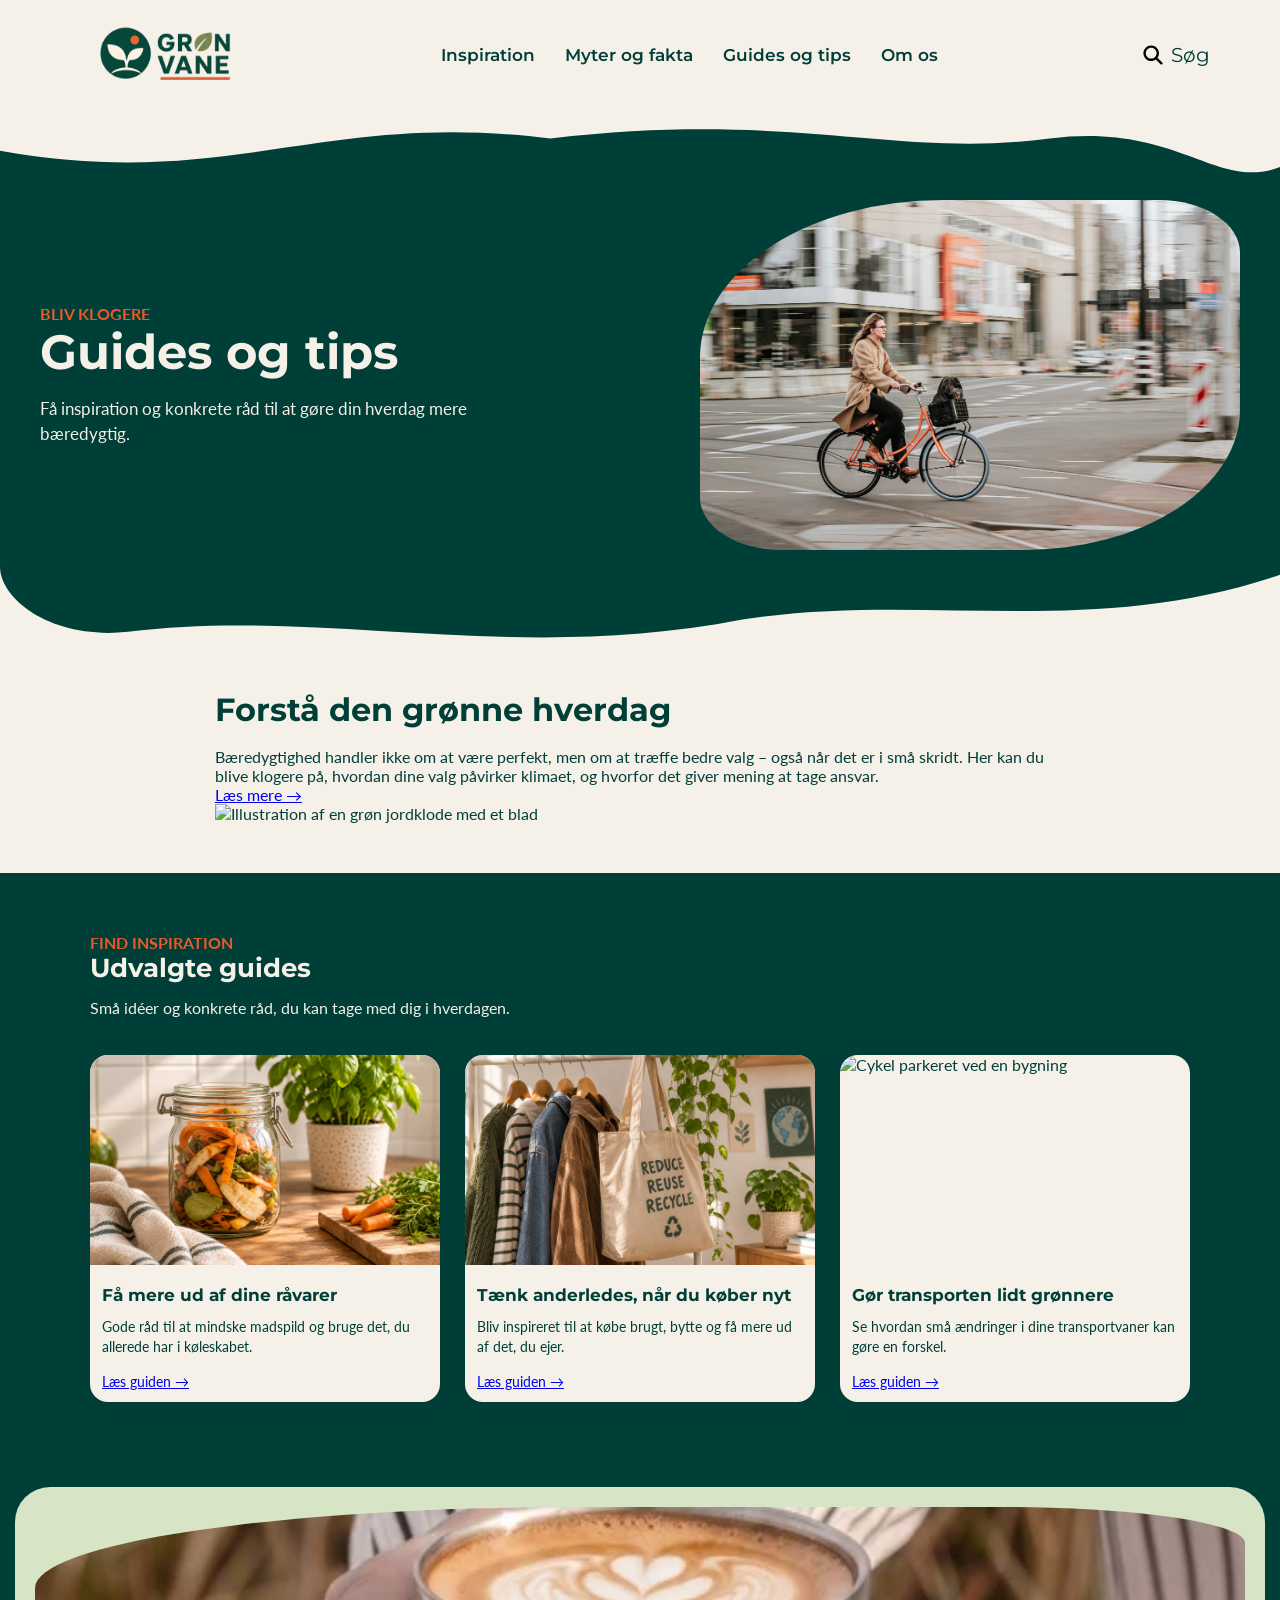
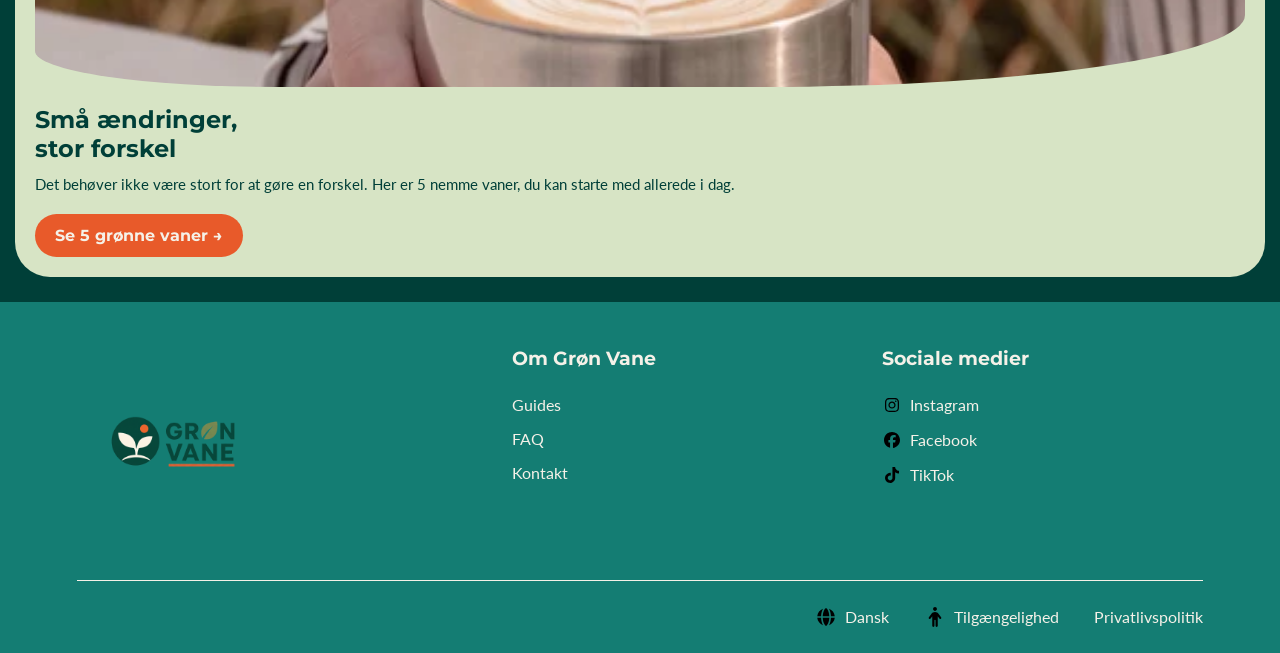
==== guides.html @ db5567ac "start på omos" ====
<!DOCTYPE html>
<html lang="da">

<head>
    <meta charset="UTF-8">
    <meta name="viewport" content="width=device-width, initial-scale=1.0">

    <title>Guides og tips - Grøn Vane</title>

    <!-- Skrifttyper -->
    <link rel="preconnect" href="https://fonts.googleapis.com">
    <link rel="preconnect" href="https://fonts.gstatic.com" crossorigin>

    <link href="https://fonts.googleapis.com/css2?family=Lato:wght@400;700&family=Montserrat:wght@400;500;600;700;800&display=swap" rel="stylesheet">

    <!-- CSS -->
    <link rel="stylesheet" href="css/style.css">
    <link rel="stylesheet" href="css/guides.css">

</head>

<body>

    <!-- HEADER -->

    <header>
       <a href="index.html">
        <img class="logo" src="img/logo-grønvane.png" alt="Grøn Vane - forsiden">
    </a>

    <nav id="primary-navigation" aria-label="Hovedmenu">
        <ul>
            <li><a href="#">Inspiration</a></li>
            <li><a href="#">Myter og fakta</a></li>
            <li><a href="#">Guides og tips</a></li>
            <li><a href="omos.html">Om os</a></li>
        </ul>
    </nav>

    <div class="header-actions">

        <button class="search-button" type="button" aria-label="Søg">
            <img src="img/magnifying-glass-solid-full.svg" alt="">
            <span>Søg</span>
        </button>

        <button class="burger-menu"
                type="button"
                aria-label="Åbn menu"
                aria-expanded="false"
                aria-controls="primary-navigation">
            <span></span>
            <span></span>
            <span></span>
        </button>

    </div>
    </header>

    <!-- INDHOLD -->

    <main>

        <!-- HERO - GUIDES OG TIPS -->

<section class="guides-hero">

    <!-- Organisk grøn baggrund -->
    <svg class="hero-wave" viewBox="0 0 1000 650"
         preserveAspectRatio="none"
         aria-hidden="true">
        <path d="
            M0 50
            C180 100 250 0 430 35
            C620 0 700 60 820 35
            C920 15 950 100 1000 70
            L1000 570
            C850 650 720 590 580 625
            C400 680 250 610 100 640
            C40 650 0 600 0 560
            Z"
            fill="#003F38"/>
    </svg>

    <div class="guides-hero-content">

        <div class="guides-hero-text">
            <span class="guides-label">BLIV KLOGERE</span>

            <h1>Guides og tips</h1>

            <p>
                Få inspiration og konkrete råd til at gøre
                din hverdag mere bæredygtig.
            </p>
        </div>

        <img class="guides-hero-image"
             src="img/citybiking.jpg"
             alt="Cykler med indkøb af grøntsager">

    </div>

</section>


<!-- INTRODUKTION -->
<section class="guides-intro">

    <div class="intro-content">

        <div class="intro-text">
            <h2>Forstå den grønne hverdag</h2>

            <p>
                Bæredygtighed handler ikke om at være perfekt,
                men om at træffe bedre valg – også når det er i
                små skridt. Her kan du blive klogere på, hvordan
                dine valg påvirker klimaet, og hvorfor det giver
                mening at tage ansvar.
            </p>

            <a href="#">Læs mere →</a>
        </div>

        <img src="img/globe.webp"
             alt="Illustration af en grøn jordklode med et blad"
             class="intro-image">

    </div>

</section>

<section class="selected-guides">

    <div class="selected-guides-heading">
        <span class="guides-label">FIND INSPIRATION</span>
        <h2>Udvalgte guides</h2>
        <p>Små idéer og konkrete råd, du kan tage med dig i hverdagen.</p>
    </div>

    <div class="guide-cards">

        <article class="guide-card">
            <img src="img/grøntsagsrester.png" alt="Friske råvarer på et køkkenbord">
            <div class="guide-card-text">
                <span>MAD OG MADVANER</span>
                <h3>Få mere ud af dine råvarer</h3>
                <p>Gode råd til at mindske madspild og bruge det, du allerede har i køleskabet.</p>
                <a href="#">Læs guiden →</a>
            </div>
        </article>

        <article class="guide-card">
            <img src="img/genbrugsgarderobe.png" alt="Genbrugstøj på en bøjlestang">
            <div class="guide-card-text">
                <span>FORBRUG OG GENBRUG</span>
                <h3>Tænk anderledes, når du køber nyt</h3>
                <p>Bliv inspireret til at købe brugt, bytte og få mere ud af det, du ejer.</p>
                <a href="#">Læs guiden →</a>
            </div>
        </article>

        <article class="guide-card">
            <img src="img/bike.jpg" alt="Cykel parkeret ved en bygning">
            <div class="guide-card-text">
                <span>TRANSPORT</span>
                <h3>Gør transporten lidt grønnere</h3>
                <p>Se hvordan små ændringer i dine transportvaner kan gøre en forskel.</p>
                <a href="#">Læs guiden →</a>
            </div>
        </article>

    </div>

</section>

<section class="small-changes">

    <img src="img/termokop.webp"
         alt="Genanvendelig kaffekop"
         class="small-changes-image">

    <div class="small-changes-text">
        <h2>Små ændringer,<br> stor forskel</h2>

        <p>
            Det behøver ikke være stort for at gøre en
            forskel. Her er 5 nemme vaner, du kan
            starte med allerede i dag.
        </p>

        <a href="#">Se 5 grønne vaner →</a>
    </div>

</section>

    </main>

    <!-- FOOTER -->

  <footer class="footer">

    <div class="footer-top">

        <a href="index.html">
            <img src="img/logo-grønvane.png" alt="Grøn Vane" class="footer-logo">
        </a>

        <div class="footer-links">
            <h3>Om Grøn Vane</h3>
            <a href="#">Guides</a>
            <a href="#">FAQ</a>
            <a href="#">Kontakt</a>
        </div>

       <div class="footer-social">
            <h3>Sociale medier</h3>

            <a href="#">
                <img src="img/instagram-brands-solid-full.svg" alt="">
                 Instagram
            </a>

            <a href="#">
                <img src="img/facebook-brands-solid-full.svg" alt="">
                Facebook
            </a>

            <a href="#">
                <img src="img/tiktok-brands-solid-full.svg" alt="">
                TikTok
            </a>
        </div>

    </div>

    <hr>

    <div class="footer-bottom">

        <a href="#">
            <img src="img/globe-solid-full.svg" alt="">
            Dansk
        </a>

        <a href="#">
            <img src="img/person-solid-full.svg" alt="">
            Tilgængelighed
        </a>

        <a href="#">Privatlivspolitik</a>

    </div>

  </footer>

</body>
</html>
---- css/style.css ----
/* GENERELT */

* {
    margin: 0;
    box-sizing: border-box;
}

body {
    font-family: 'Lato', sans-serif;
    background-color: #003F38;
}

/* Skrifttyper */

h1, h2, h3, h4, h5, h6,
button {
    font-family: 'Montserrat', sans-serif;
}

/* Fokusmarkering – tilgængelighed */

button:focus-visible,
a:focus-visible {
    outline: 3px solid #E85A2A;
    outline-offset: 4px;
}


/* HEADER */

header {
    display: flex;
    justify-content: space-between;
    align-items: center;
    height: 90px;
    background-color: #F5F1E8;
    padding: 20px;
}

/* Logo */

.logo {
    width: 150px;
    height: auto;
}

/* Knapper til højre */

.header-actions {
    display: flex;
    align-items: center;
    gap: 15px;
}

/* Søgeknap */

.search-button {
    display: flex;
    align-items: center;
    gap: 6px;
    background: none;
    border: none;
    color: #003F38;
    font-size: 16px;
}

.search-button img {
    width: 24px;
    height: 24px;
}

/* Burger-menu */

.burger-menu {
    display: flex;
    flex-direction: column;
    gap: 6px;
    background: none;
    border: none;
    padding: 10px;
    cursor: pointer;
}

.burger-menu span {
    width: 30px;
    height: 4px;
    border-radius: 5px;
    background-color: #003F38;
}

/* Navigation */

nav {
    display: none;
}


/* HERO-SEKTION */

main {
    background-color: #003F38;
    color: #F5F1E8;
    padding: 0;
}


/* HERO-SEKTION */

.hero-content {
    display: flex;
    align-items: center;
    gap: 10px;
    padding: 40px 15px;
}

.hero-text {
    flex: 1;
    min-width: 0;
}

.hero-label {
    display: block;
    color: #E85A2A;
    font-family: 'Montserrat', sans-serif;
    font-size: 11px;
    font-weight: bold;
    letter-spacing: 1px;
    margin-bottom: 12px;
}

.hero-text h1 {
    font-size: 24px;
    line-height: 1.2;
    margin-bottom: 15px;
}

.hero-highlight {
    text-decoration: underline;
    text-decoration-color: #E85A2A;
    text-decoration-thickness: 3px;
    text-underline-offset: 5px;
}

.hero-text p {
    font-size: 17px;
    line-height: 1.5;
    margin-bottom: 20px;
}

.hero-image {
    width: 45%;
    height: 220px;
    object-fit: cover;
    object-position: 65% center;
    border-radius: 45% 15% 40% 15%;
}



/* FÆLLES KNAPPER */

.hero-text a,
.daily-bottom a,
.guide-content a {
    display: inline-block;
    background-color: #E85A2A;
    color: #F5F1E8;
    border: none;
    border-radius: 12px;
    font-family: 'Montserrat', sans-serif;
    font-weight: bold;
    padding: 12px;
    font-size: 14px;
    text-decoration: none;
}


.daily-bottom a, .guide-content a {
    display: block;
    width: fit-content;
    margin: 0 0 0 auto;
}


/* KATEGORIER */

.categories {
    background-color: #147D73;
    padding: 35px 15px 55px;
}

.categories-inner {
    max-width: 1300px;
    margin: 0 auto;
}

.categories h2 {
    color: #F5F1E8;
    font-size: 24px;
    margin-bottom: 10px;
}

.categories-intro {
    color: #F5F1E8;
    font-size: 16px;
    line-height: 1.5;
    margin-bottom: 25px;
}

.category-grid {
    display: grid;
    grid-template-columns: repeat(2, 1fr);
    gap: 15px;
}

.category-card {
    display: flex;
    flex-direction: column;
    overflow: hidden;
    border-radius: 15px;
    text-decoration: none;
    color: #56312F;
    transition: transform 0.2s ease;
}

.category-card img {
    width: 100%;
    height: 120px;
    object-fit: cover;
}

.category-text {
    position: relative;
    padding: 12px;
    min-height: 105px;
}

.category-text h3 {
    font-size: 18px;
    margin-bottom: 5px;
}

.category-text p {
    font-size: 14px;
    line-height: 1.4;
    padding-right: 15px;
}

.arrow {
    position: absolute;
    right: 12px;
    bottom: 12px;
    font-size: 20px;
    font-weight: bold;
}

/* Kategoriernes farver */

.food .category-text,
.shopping .category-text {
    background-color: #F5F1E8;
}

.reuse .category-text {
    background-color: #E9CDB5;
}

.transport .category-text {
    background-color: #D7E4C5;
}


/* DAGENS GRØNNE VALG */

.daily-choice {
    position: relative;
    background-color: #F5F1E8;
    margin: -45px 15px 30px;
    padding: 20px;
    border-radius: 25px;
}

.daily-label {
    display: flex;
    align-items: center;
    background-color: #147D73;
    color: #F5F1E8;
    padding: 10px;
    border-radius: 10px;
    width: fit-content;
}

.daily-label img {
    width: 35px;
    height: 35px;
    margin-right: 8px;
}

.daily-label h2 {
    font-size: 18px;
}

.daily-content {
    margin-top: 25px;
}

.daily-content h3 {
    color: #003F38;
    font-size: 20px;
    margin-bottom: 8px;
}

.daily-content p {
    color: #003F38;
    font-size: 16px;
    line-height: 1.4;
}

.fridge-image {
    display: block;
    width: 75%;
    height: 120px;
    object-fit: cover;
    object-position: center 45%;
    margin: 15px auto 25px;
}

.daily-bottom {
    background-color: #003F38;
    color: #F5F1E8;
    padding: 15px;
    border-radius: 20px;
}

.daily-bottom h3 {
    font-size: 18px;
    margin-bottom: 8px;
}

.daily-bottom p {
    font-size: 16px;
    line-height: 1.4;
}


/* GUIDE-SEKTION */

.guide-teaser {
    background-color: #F5F1E8;
}

.guide-image {
    display: block;
    width: 100%;
    height: 200px;
    object-fit: cover;
    object-position: center;
}

.guide-content {
    padding: 15px 10px 40px;
}

.guide-content h2 {
    color: #003F38;
    font-size: 18px;
    margin-bottom: 10px;
}

.guide-content p {
    color: #000;
    font-size: 16px;
    line-height: 1.4;
    margin-bottom: 20px;
}



/* FOOTER */

.footer {
    background-color: #147D73;
    color: #F5F1E8;
    padding: 20px;
}

.footer-top {
    display: flex;
    align-items: flex-start;
    justify-content: space-between;
    gap: 15px;
    padding-bottom: 20px;
}

.footer-logo {
    width: 125px;
    height: auto;
    transform: translate(-20px, -25px);
}

.footer-links {
    transform: translateX(-20px);
}

.footer-links,
.footer-social {
    display: flex;
    flex-direction: column;
    gap: 12px;
    flex: 1;
    min-width: 0;
}

.footer-links h3,
.footer-social h3 {
    white-space: nowrap;
}

.footer h3 {
    font-size: 16px;
    margin-bottom: 5px;
}

.footer a {
    color: #F5F1E8;
    text-decoration: none;
    font-size: 16px;
}

.footer-social a {
    display: flex;
    align-items: center;
    gap: 8px;
}

.footer-social img {
    width: 20px;
    height: 20px;
}

.footer hr {
    border: none;
    border-top: 1px solid #F5F1E8;
}

.footer-bottom {
    display: flex;
    justify-content: space-between;
    align-items: center;
    padding-top: 20px;
    gap: 10px;
}

.footer-bottom a {
    display: flex;
    align-items: center;
    gap: 8px;
    font-size: 14px;
}

.footer-bottom img {
    width: 22px;
    height: 22px;
}



/* DESKTOP */

@media screen and (min-width: 769px) {

    /* HEADER */

    header {
        height: 110px;
        padding: 20px 5%;
    }

    .logo {
        width: 200px;
    }

    .header-actions {
        margin-left: 20px;
    }

    .burger-menu {
        display: none;
    }

    nav {
        display: block;
    }

    nav ul {
        display: flex;
        align-items: center;
        gap: 30px;
        list-style: none;
        padding: 0;
    }

    nav a {
        color: #003F38;
        text-decoration: none;
        font-family: 'Montserrat', sans-serif;
        font-weight: 600;
        font-size: 17px;
    }

    .search-button {
        font-size: 20px;
    }


    /* HERO DESKTOP */

.hero-content {
    max-width: 1300px;
    margin: 0 auto;
    gap: 60px;
    padding: 35px 20px;
    position: relative;
}

.hero-text {
    padding-left: 20px;
}

.hero-label {
    font-size: 13px;
    margin-bottom: 20px;
}

.hero-text h1 {
    font-size: 48px;
    line-height: 1.15;
    margin-bottom: 20px;
}

.hero-text p {
    font-size: 19px;
    max-width: 550px;
}

.hero-image {
    width: 43%;
    height: 370px;
    border-radius: 45% 15% 40% 15%;
}

/* Dekorativ stjerne */

.hero-content::after {
    content: "✳";
    position: absolute;
    color: #E85A2A;
    font-size: 45px;
    right: 2%;
    bottom: 10px;
}


    /* MAIN OG HERO */

    main {
        padding: 0;
    }

    .hero-content {
        max-width: 1200px;
        margin: 0 auto;
        padding: 60px 30px;
        gap: 40px;
    }

    .hero-text h1 {
        font-size: 38px;
    }

    .hero-text p {
        font-size: 18px;
    }

    .hero-image {
        width: 40%;
        height: 320px;
    }


   
/* KATEGORIER DESKTOP */

.categories {
    padding: 50px 5% 70px;
}

.categories h2 {
    font-size: 32px;
}

.categories-intro {
    font-size: 18px;
    margin-bottom: 35px;
}

.category-grid {
    grid-template-columns: repeat(4, 1fr);
    gap: 22px;
}

.category-card img {
    height: 200px;
}

.category-text {
    padding: 18px;
    min-height: 125px;
}

.category-text h3 {
    font-size: 21px;
}

.category-text p {
    font-size: 15px;
}

.category-card:hover {
    transform: translateY(-5px);
}




 
/* DAGENS GRØNNE VALG - DESKTOP */

.daily-choice {
    max-width: 1100px;
    margin: -45px auto 60px;
    padding: 35px;
    border-radius: 30px;
}

.daily-label {
    padding: 12px 18px;
}

.daily-label h2 {
    font-size: 22px;
}

.daily-content {
    display: grid;
    grid-template-columns: 1fr 1fr;
    column-gap: 40px;
    align-items: center;
    margin-top: 35px;
}

.daily-content h3 {
    font-size: 27px;
    grid-column: 1;
    align-self: end;
}

.daily-content p {
    font-size: 18px;
    grid-column: 1;
    align-self: start;
}

.fridge-image {
    grid-column: 2;
    grid-row: 1 / 3;
    width: 100%;
    height: 260px;
    object-fit: cover;
    border-radius: 20px;
    margin: 0;
    transform: translateY(-35px);
}

.daily-bottom {
    display: flex;
    align-items: center;
    gap: 25px;
    margin-top: 30px;
    padding: 25px;
}

.daily-bottom h3 {
    font-size: 20px;
    flex: 1;
}

.daily-bottom p {
    font-size: 16px;
    flex: 1;
}

.daily-bottom a {
    white-space: nowrap;
}


 
/* GUIDE-SEKTION - DESKTOP */

.guide-teaser {
    display: grid;
    grid-template-columns: 1fr 1fr;
    align-items: center;
    max-width: 1300px;
    margin: 50px auto 70px;
    border-radius: 25px;
    overflow: hidden;
}

.guide-image {
    width: 100%;
    height: 380px;
    object-fit: cover;
    object-position: center;
}

.guide-content {
    padding: 45px;
}

.guide-content h2 {
    font-size: 30px;
    line-height: 1.3;
    margin-bottom: 20px;
}

.guide-content p {
    font-size: 18px;
    line-height: 1.6;
    margin-bottom: 30px;
}

.guide-content a {
    margin-left: auto;
}



/* FOOTER - DESKTOP */

.footer {
    padding: 45px 6% 25px;
}

.footer-top {
    max-width: 1300px;
    margin: 0 auto;
    display: grid;
    grid-template-columns: 1.2fr 1fr 1fr;
    gap: 50px;
    align-items: start;
    padding-bottom: 40px;
}

.footer-logo {
    width: 190px;
    transform: none;
}

.footer-links {
    transform: none;
}

.footer-links,
.footer-social {
    gap: 15px;
}

.footer h3 {
    font-size: 19px;
    margin-bottom: 10px;
}

.footer a {
    font-size: 16px;
    width: fit-content;
}

.footer a:hover {
    text-decoration: underline;
    text-underline-offset: 4px;
}

.footer hr {
    max-width: 1300px;
    margin: 0 auto;
}

.footer-bottom {
    max-width: 1300px;
    margin: 0 auto;
    padding-top: 25px;
    justify-content: flex-end;
    gap: 35px;
}

}
---- css/guides.css ----
/* HERO - GUIDES OG TIPS */

.guides-hero {
    position: relative;
    background-color: #F5F1E8;
    padding: 65px 20px 55px;
    overflow: hidden;
}

.hero-wave {
    position: absolute;
    top: 0;
    left: 0;
    width: 100%;
    height: 100%;
    z-index: 0;
}

.guides-hero-content {
    position: relative;
    z-index: 1;
    display: flex;
    flex-direction: column;
    gap: 25px;
    max-width: 1300px;
    margin: 0 auto;
}

.guides-hero-text {
    color: #F5F1E8;
}

.guides-label {
    color: #E85A2A;
    font-weight: bold;
}

.guides-hero h1 {
    font-size: 36px;
    margin-bottom: 15px;
}

.guides-hero p {
    font-size: 17px;
    line-height: 1.5;
    max-width: 450px;
    color: #F5F1E8;
}

.guides-hero-image {
    width: 85%;
    height: 220px;
    align-self: center;
    object-fit: cover;
    border-radius: 45% 15% 40% 15%;
}


/* INTRODUKTION */

.guides-intro {
    background-color: #F5F1E8;
    color: #003F38;
    padding: 35px 30px 45px;
    border-radius: 0;
    margin: 0;
}

.intro-content h2 {
    font-size: 25px;
    margin-bottom: 18px;
}

.intro-content > p {
    font-size: 16px;
    line-height: 1.6;
    margin-bottom: 15px;
}

.intro-highlight {
    background-color: #D7E4C5;
    padding: 20px;
    border-radius: 15px;
    margin-top: 25px;
}

.intro-highlight h3 {
    font-size: 18px;
    margin-bottom: 8px;
}

.intro-highlight p {
    font-size: 15px;
    line-height: 1.5;
}


/* UDVALGTE GUIDES sektionen */

.selected-guides {
    background-color: #003F38;
    color: #F5F1E8;
    padding: 35px 20px;
}

.selected-guides-heading {
    margin-bottom: 20px;
}

.selected-guides-heading h2 {
    font-size: 26px;
    margin-bottom: 12px;
}

.selected-guides-heading p {
    font-size: 16px;
    line-height: 1.5;
}

/* UDVALGTE GUIDES selve guidekortene*/
.guide-cards {
    display: grid;
    grid-template-columns: repeat(3, 1fr);
    gap: 12px;
}

.guide-card {
    background-color: #F5F1E8;
    color: #003F38;
    border-radius: 18px;
    overflow: hidden;
    box-shadow: 0 2px 8px rgba(0, 63, 56, 0.10);
}

.guide-card img {
    width: 100%;
    height: 130px;
    object-fit: cover;
    display: block;
}

.guide-card-text {
    padding: 12px;
}

.guide-card-text span {
    display: none;
}

.guide-card-text h3 {
    font-size: 17px;
    margin: 8px 0 12px;
}

.guide-card-text p {
    font-size: 14px;
    line-height: 1.4;
    margin-bottom: 15px;
}

.guide-card-text a {
    font-size: 14px;
}

.guide-card-text a:hover {
    color: #E85A2A;
}

.guide-card-text a:focus-visible {
    outline: 3px solid #E85A2A;
    outline-offset: 4px;
}


/* SMÅ ÆNDRINGER */

.small-changes {
    background-color: #D7E4C5;
    margin: 25px 15px;
    padding: 20px;
    border-radius: 35px;
}

.small-changes-image {
    width: 100%;
    height: 180px;
    object-fit: cover;
    border-radius: 45% 20% 40% 20%;
}

.small-changes-text h2 {
    font-size: 24px;
    margin: 15px 0 10px;
    color: #003F38;
}

.small-changes-text p {
    font-size: 15px;
    line-height: 1.5;
    margin-bottom: 18px;
    color: #003F38;
}

.small-changes-text a {
    display: inline-block;
    background-color:#E85A2A;
    color: #F5F1E8;
    padding: 12px 20px;
    border-radius: 25px;
    text-decoration: none;
    font-family: 'Montserrat', sans-serif;
    font-weight: bold;
}


/* DESKTOP */

@media screen and (min-width: 769px) {

    /* HERO */

    .guides-hero {
        padding: 90px 40px;
        min-height: 520px;
    }

    .guides-hero-content {
        flex-direction: row;
        align-items: center;
        gap: 40px;
        min-height: 350px;
    }

    .guides-hero-text {
        flex: 1;
    }

    .guides-hero h1 {
        font-size: 48px;
    }

    .guides-hero-image {
        width: 45%;
        height: 350px;
    }

    /* INTRODUKTION */

   .guides-intro {
    padding: 50px 40px;
}

    .intro-content {
        max-width: 850px;
        margin: 0 auto;
    }

    .intro-content h2 {
        font-size: 32px;
    }

    /* UDVALGTE GUIDES */

    .selected-guides {
        padding: 60px 40px;
    }

    .selected-guides-heading {
        max-width: 1100px;
        margin: 0 auto 35px;
    }

    .guide-cards {
        max-width: 1100px;
        margin: 0 auto;
        display: grid;
        grid-template-columns: repeat(3, 1fr);
        gap: 25px;
    }

    .guide-card img {
        height: 210px;
    }
}
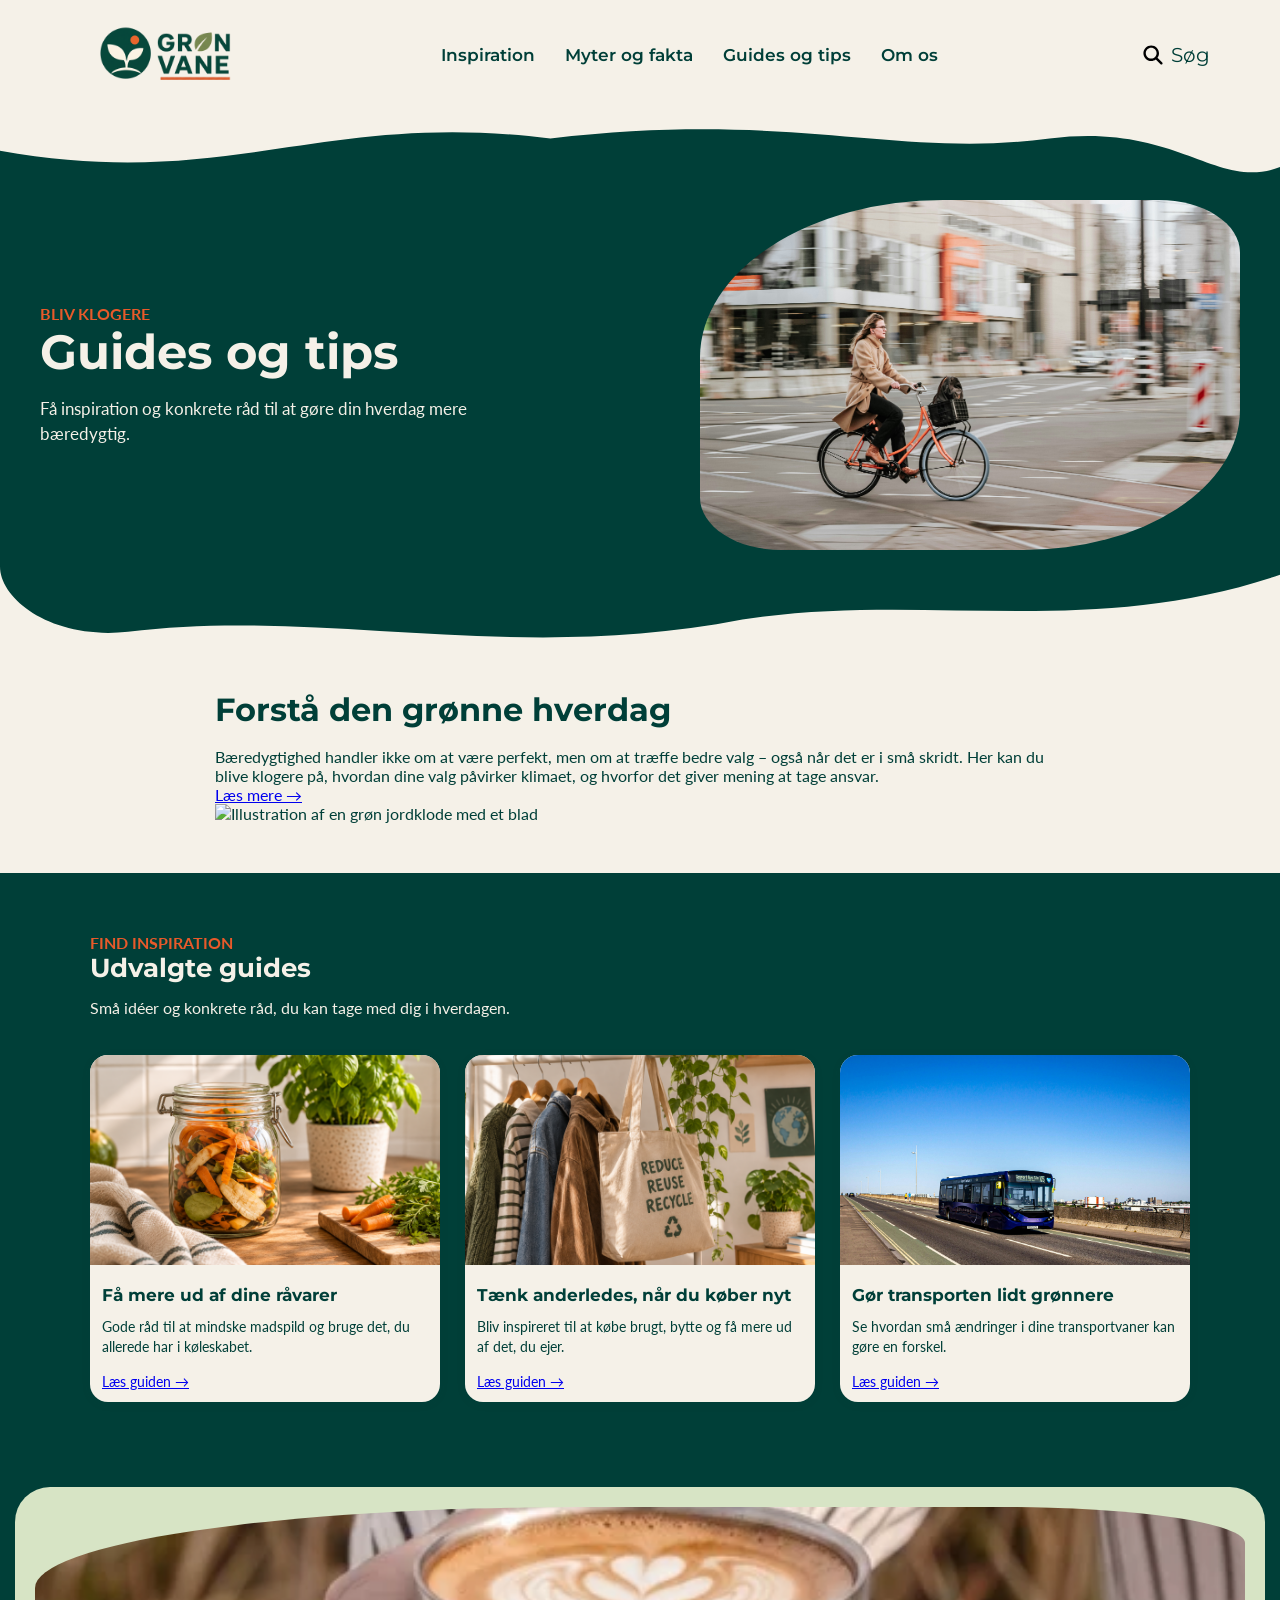
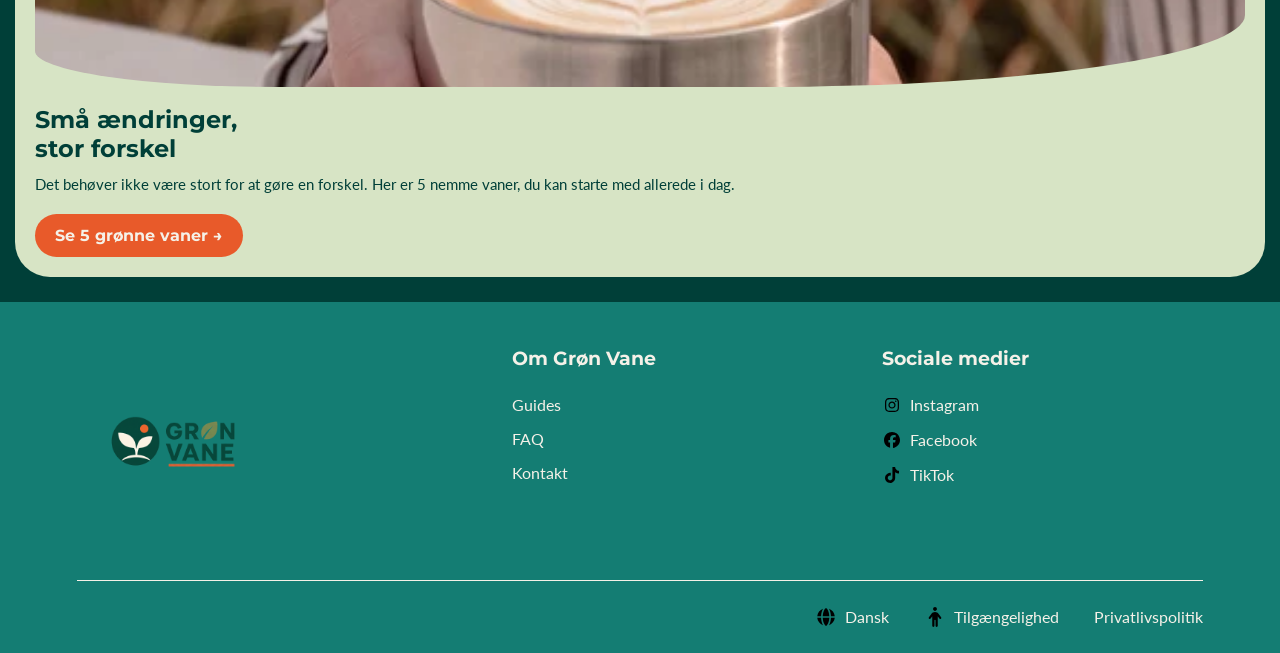
==== commit 0917a2bc: "småting" ====
--- a/guides.html
+++ b/guides.html
@@ -164,7 +164,7 @@
         </article>
 
         <article class="guide-card">
-            <img src="img/bike.jpg" alt="Cykel parkeret ved en bygning">
+            <img src="img/elbus.jpg" alt="kørende elbus">
             <div class="guide-card-text">
                 <span>TRANSPORT</span>
                 <h3>Gør transporten lidt grønnere</h3>
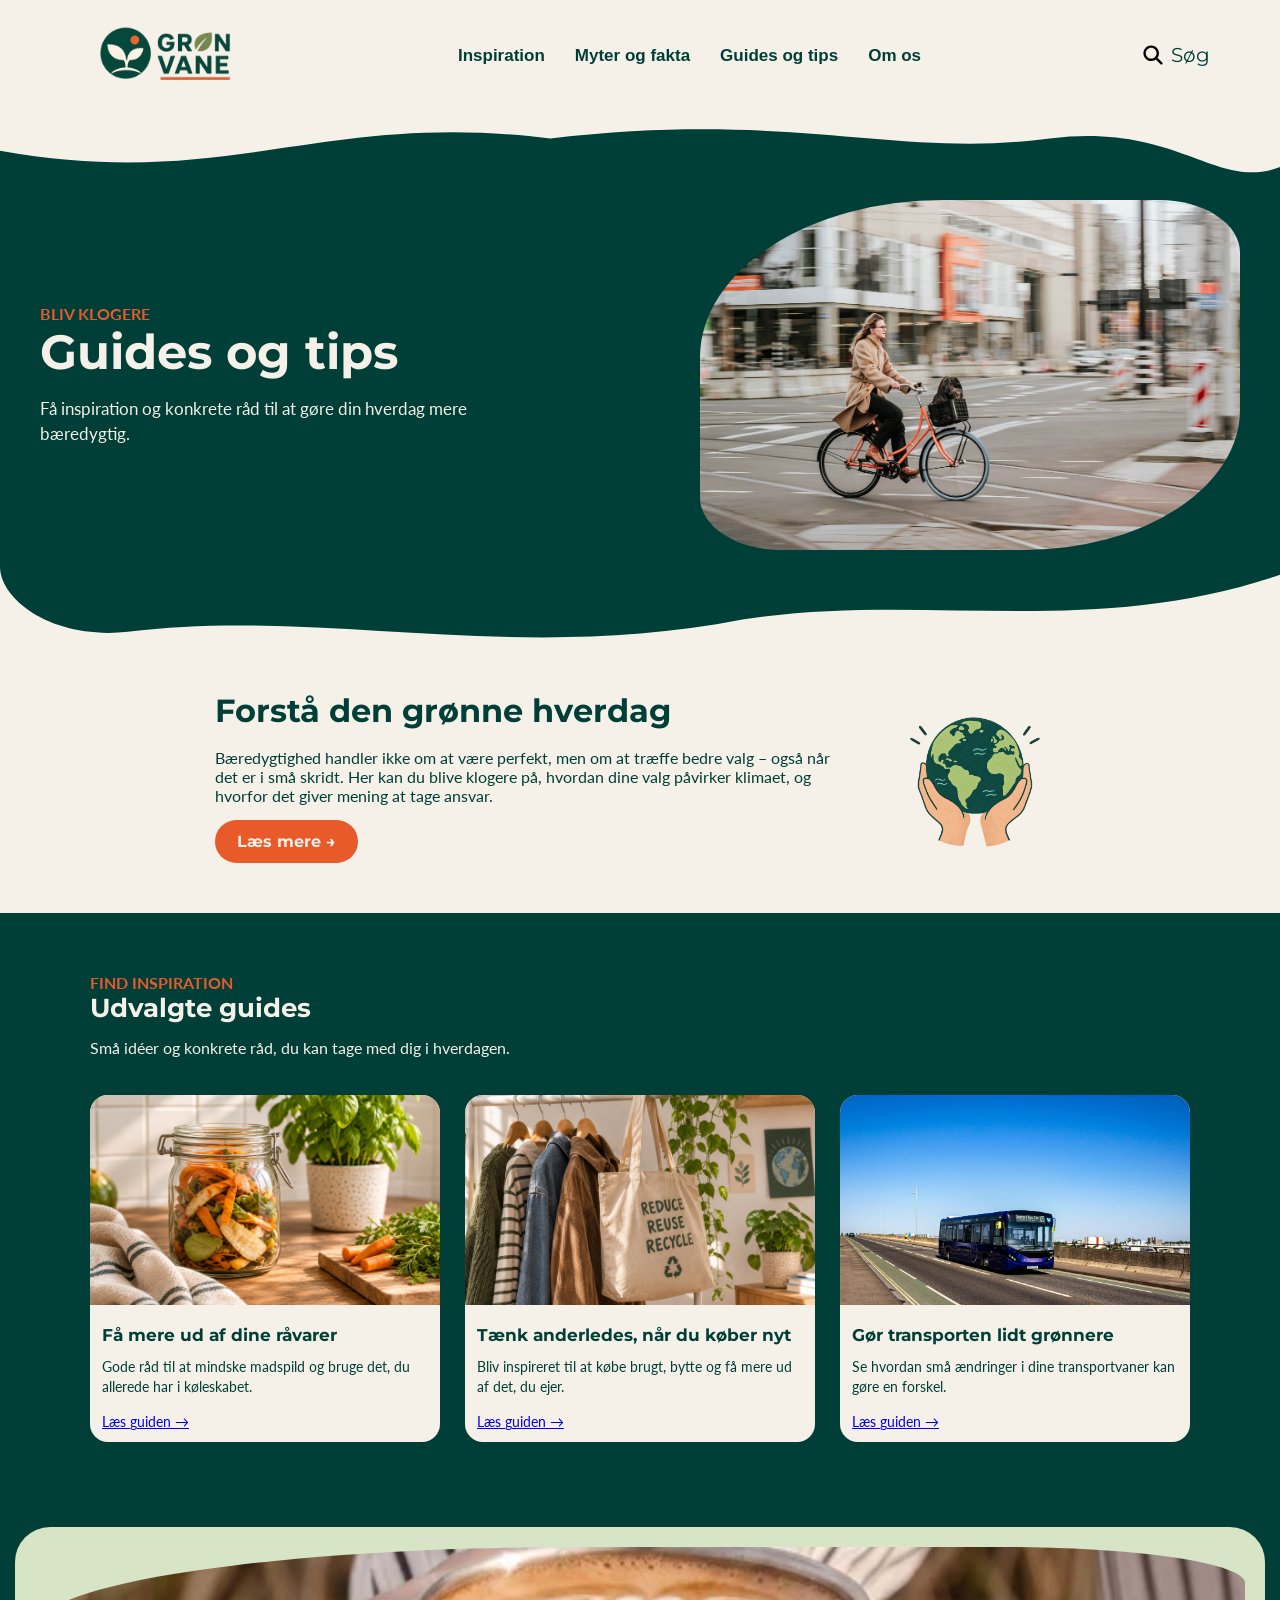
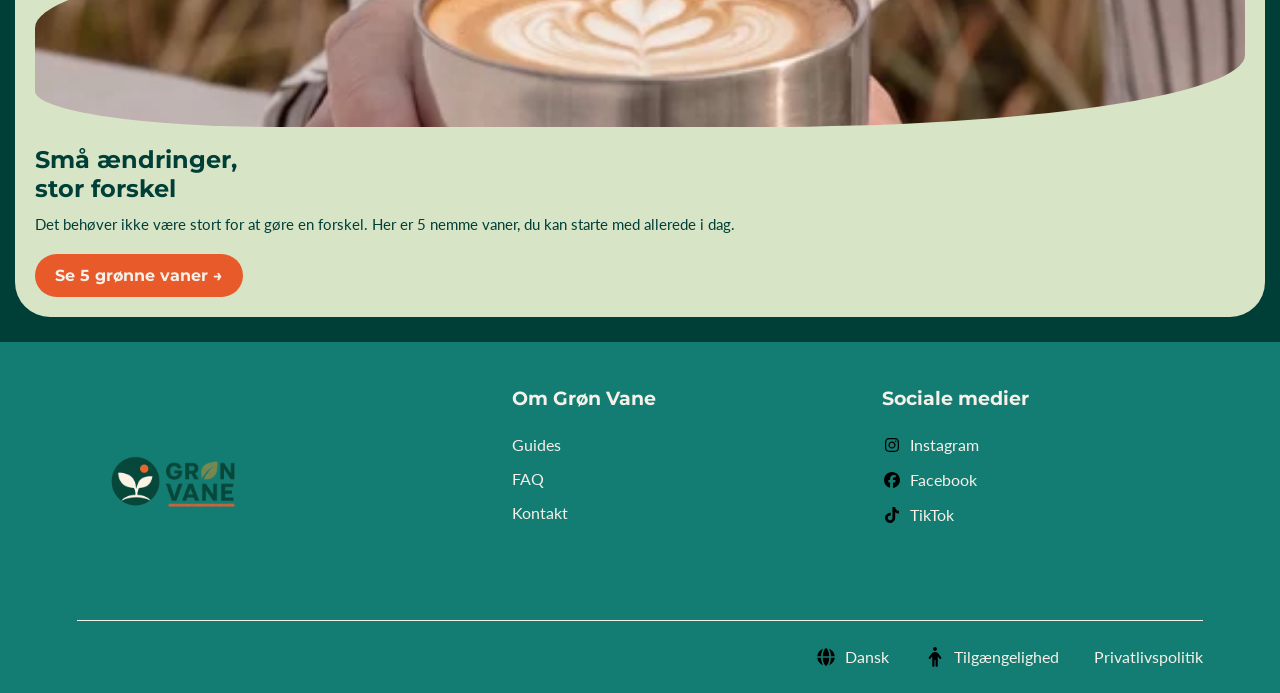
==== commit aa9118fa: "rydde op i css, tilføje hover effect og tilføje myterogfakta underside" ====
--- a/guides.html
+++ b/guides.html
@@ -33,8 +33,8 @@
     <nav id="primary-navigation" aria-label="Hovedmenu">
         <ul>
             <li><a href="#">Inspiration</a></li>
-            <li><a href="#">Myter og fakta</a></li>
-            <li><a href="#">Guides og tips</a></li>
+            <li><a href="myterogfakta.html">Myter og fakta</a></li>
+            <li><a href="guides.html">Guides og tips</a></li>
             <li><a href="omos.html">Om os</a></li>
         </ul>
     </nav>
@@ -122,10 +122,10 @@
                 mening at tage ansvar.
             </p>
 
-            <a href="#">Læs mere →</a>
-        </div>
-
-        <img src="img/globe.webp"
+            <a href="myterogfakta.html">Læs mere →</a>
+        </div>
+
+        <img src="img/Hænder, der holder Jorden.png"
              alt="Illustration af en grøn jordklode med et blad"
              class="intro-image">
 
--- a/css/style.css
+++ b/css/style.css
@@ -1,4 +1,3 @@
-
 
 /* GENERELT */
 
@@ -15,7 +14,10 @@
 /* Skrifttyper */
 
 h1, h2, h3, h4, h5, h6,
-button {
+button,
+.hero-text a,
+.daily-bottom a,
+.guide-content a {
     font-family: 'Montserrat', sans-serif;
 }
 
@@ -64,6 +66,7 @@
     border: none;
     color: #003F38;
     font-size: 16px;
+    cursor: pointer;
 }
 
 .search-button img {
@@ -105,9 +108,6 @@
     padding: 0;
 }
 
-
-/* HERO-SEKTION */
-
 .hero-content {
     display: flex;
     align-items: center;
@@ -123,7 +123,6 @@
 .hero-label {
     display: block;
     color: #E85A2A;
-    font-family: 'Montserrat', sans-serif;
     font-size: 11px;
     font-weight: bold;
     letter-spacing: 1px;
@@ -156,7 +155,6 @@
     object-position: 65% center;
     border-radius: 45% 15% 40% 15%;
 }
-
 
 
 /* FÆLLES KNAPPER */
@@ -169,15 +167,14 @@
     color: #F5F1E8;
     border: none;
     border-radius: 12px;
-    font-family: 'Montserrat', sans-serif;
     font-weight: bold;
     padding: 12px;
     font-size: 14px;
     text-decoration: none;
 }
 
-
-.daily-bottom a, .guide-content a {
+.daily-bottom a,
+.guide-content a {
     display: block;
     width: fit-content;
     margin: 0 0 0 auto;
@@ -222,7 +219,6 @@
     border-radius: 15px;
     text-decoration: none;
     color: #56312F;
-    transition: transform 0.2s ease;
 }
 
 .category-card img {
@@ -377,7 +373,6 @@
 }
 
 
-
 /* FOOTER */
 
 .footer {
@@ -464,7 +459,6 @@
     width: 22px;
     height: 22px;
 }
-
 
 
 /* DESKTOP */
@@ -505,7 +499,6 @@
     nav a {
         color: #003F38;
         text-decoration: none;
-        font-family: 'Montserrat', sans-serif;
         font-weight: 600;
         font-size: 17px;
     }
@@ -516,54 +509,6 @@
 
 
     /* HERO DESKTOP */
-
-.hero-content {
-    max-width: 1300px;
-    margin: 0 auto;
-    gap: 60px;
-    padding: 35px 20px;
-    position: relative;
-}
-
-.hero-text {
-    padding-left: 20px;
-}
-
-.hero-label {
-    font-size: 13px;
-    margin-bottom: 20px;
-}
-
-.hero-text h1 {
-    font-size: 48px;
-    line-height: 1.15;
-    margin-bottom: 20px;
-}
-
-.hero-text p {
-    font-size: 19px;
-    max-width: 550px;
-}
-
-.hero-image {
-    width: 43%;
-    height: 370px;
-    border-radius: 45% 15% 40% 15%;
-}
-
-/* Dekorativ stjerne */
-
-.hero-content::after {
-    content: "✳";
-    position: absolute;
-    color: #E85A2A;
-    font-size: 45px;
-    right: 2%;
-    bottom: 10px;
-}
-
-
-    /* MAIN OG HERO */
 
     main {
         padding: 0;
@@ -576,8 +521,19 @@
         gap: 40px;
     }
 
+    .hero-text {
+        padding-left: 20px;
+    }
+
+    .hero-label {
+        font-size: 13px;
+        margin-bottom: 20px;
+    }
+
     .hero-text h1 {
         font-size: 38px;
+        line-height: 1.15;
+        margin-bottom: 20px;
     }
 
     .hero-text p {
@@ -589,223 +545,260 @@
         height: 320px;
     }
 
-
-   
-/* KATEGORIER DESKTOP */
-
-.categories {
-    padding: 50px 5% 70px;
-}
-
-.categories h2 {
-    font-size: 32px;
-}
-
-.categories-intro {
-    font-size: 18px;
-    margin-bottom: 35px;
-}
-
-.category-grid {
-    grid-template-columns: repeat(4, 1fr);
-    gap: 22px;
-}
-
-.category-card img {
-    height: 200px;
-}
-
-.category-text {
-    padding: 18px;
-    min-height: 125px;
-}
-
-.category-text h3 {
-    font-size: 21px;
-}
-
-.category-text p {
-    font-size: 15px;
-}
-
-.category-card:hover {
-    transform: translateY(-5px);
-}
-
-
-
-
- 
-/* DAGENS GRØNNE VALG - DESKTOP */
-
-.daily-choice {
-    max-width: 1100px;
-    margin: -45px auto 60px;
-    padding: 35px;
-    border-radius: 30px;
-}
-
-.daily-label {
-    padding: 12px 18px;
-}
-
-.daily-label h2 {
-    font-size: 22px;
-}
-
-.daily-content {
-    display: grid;
-    grid-template-columns: 1fr 1fr;
-    column-gap: 40px;
-    align-items: center;
-    margin-top: 35px;
-}
-
-.daily-content h3 {
-    font-size: 27px;
-    grid-column: 1;
-    align-self: end;
-}
-
-.daily-content p {
-    font-size: 18px;
-    grid-column: 1;
-    align-self: start;
-}
-
-.fridge-image {
-    grid-column: 2;
-    grid-row: 1 / 3;
-    width: 100%;
-    height: 260px;
-    object-fit: cover;
-    border-radius: 20px;
-    margin: 0;
-    transform: translateY(-35px);
-}
-
-.daily-bottom {
-    display: flex;
-    align-items: center;
-    gap: 25px;
-    margin-top: 30px;
-    padding: 25px;
-}
-
-.daily-bottom h3 {
-    font-size: 20px;
-    flex: 1;
-}
-
-.daily-bottom p {
-    font-size: 16px;
-    flex: 1;
-}
-
-.daily-bottom a {
-    white-space: nowrap;
-}
-
-
- 
-/* GUIDE-SEKTION - DESKTOP */
-
-.guide-teaser {
-    display: grid;
-    grid-template-columns: 1fr 1fr;
-    align-items: center;
-    max-width: 1300px;
-    margin: 50px auto 70px;
-    border-radius: 25px;
-    overflow: hidden;
-}
-
-.guide-image {
-    width: 100%;
-    height: 380px;
-    object-fit: cover;
-    object-position: center;
-}
-
-.guide-content {
-    padding: 45px;
-}
-
-.guide-content h2 {
-    font-size: 30px;
-    line-height: 1.3;
-    margin-bottom: 20px;
-}
-
-.guide-content p {
-    font-size: 18px;
-    line-height: 1.6;
-    margin-bottom: 30px;
-}
-
-.guide-content a {
-    margin-left: auto;
-}
-
-
-
-/* FOOTER - DESKTOP */
-
-.footer {
-    padding: 45px 6% 25px;
-}
-
-.footer-top {
-    max-width: 1300px;
-    margin: 0 auto;
-    display: grid;
-    grid-template-columns: 1.2fr 1fr 1fr;
-    gap: 50px;
-    align-items: start;
-    padding-bottom: 40px;
-}
-
-.footer-logo {
-    width: 190px;
-    transform: none;
-}
-
-.footer-links {
-    transform: none;
-}
-
-.footer-links,
-.footer-social {
-    gap: 15px;
-}
-
-.footer h3 {
-    font-size: 19px;
-    margin-bottom: 10px;
-}
-
-.footer a {
-    font-size: 16px;
-    width: fit-content;
-}
-
-.footer a:hover {
-    text-decoration: underline;
-    text-underline-offset: 4px;
-}
-
-.footer hr {
-    max-width: 1300px;
-    margin: 0 auto;
-}
-
-.footer-bottom {
-    max-width: 1300px;
-    margin: 0 auto;
-    padding-top: 25px;
-    justify-content: flex-end;
-    gap: 35px;
-}
-
-}
-
+    /* Dekorativ stjerne */
+
+    .hero-content::after {
+        content: "✳";
+        position: absolute;
+        color: #E85A2A;
+        font-size: 45px;
+        right: 2%;
+        bottom: 10px;
+    }
+
+
+    /* KATEGORIER DESKTOP */
+
+    .categories {
+        padding: 50px 5% 70px;
+    }
+
+    .categories h2 {
+        font-size: 32px;
+    }
+
+    .categories-intro {
+        font-size: 18px;
+        margin-bottom: 35px;
+    }
+
+    .category-grid {
+        grid-template-columns: repeat(4, 1fr);
+        gap: 22px;
+    }
+
+    .category-card img {
+        height: 200px;
+    }
+
+    .category-text {
+        padding: 18px;
+        min-height: 125px;
+    }
+
+    .category-text h3 {
+        font-size: 21px;
+    }
+
+    .category-text p {
+        font-size: 15px;
+    }
+
+
+    /* DAGENS GRØNNE VALG - DESKTOP */
+
+    .daily-choice {
+        max-width: 1100px;
+        margin: -45px auto 60px;
+        padding: 35px;
+        border-radius: 30px;
+    }
+
+    .daily-label {
+        padding: 12px 18px;
+    }
+
+    .daily-label h2 {
+        font-size: 22px;
+    }
+
+    .daily-content {
+        display: grid;
+        grid-template-columns: 1fr 1fr;
+        column-gap: 40px;
+        align-items: center;
+        margin-top: 35px;
+    }
+
+    .daily-content h3 {
+        font-size: 27px;
+        grid-column: 1;
+        align-self: end;
+    }
+
+    .daily-content p {
+        font-size: 18px;
+        grid-column: 1;
+        align-self: start;
+    }
+
+    .fridge-image {
+        grid-column: 2;
+        grid-row: 1 / 3;
+        width: 100%;
+        height: 260px;
+        object-fit: cover;
+        border-radius: 20px;
+        margin: 0;
+        transform: translateY(-35px);
+    }
+
+    .daily-bottom {
+        display: flex;
+        align-items: center;
+        gap: 25px;
+        margin-top: 30px;
+        padding: 25px;
+    }
+
+    .daily-bottom h3 {
+        font-size: 20px;
+        flex: 1;
+    }
+
+    .daily-bottom p {
+        font-size: 16px;
+        flex: 1;
+    }
+
+    .daily-bottom a {
+        white-space: nowrap;
+    }
+
+
+    /* GUIDE-SEKTION - DESKTOP */
+
+    .guide-teaser {
+        display: grid;
+        grid-template-columns: 1fr 1fr;
+        align-items: center;
+        max-width: 1300px;
+        margin: 50px auto 70px;
+        border-radius: 25px;
+        overflow: hidden;
+    }
+
+    .guide-image {
+        width: 100%;
+        height: 380px;
+        object-fit: cover;
+        object-position: center;
+    }
+
+    .guide-content {
+        padding: 45px;
+    }
+
+    .guide-content h2 {
+        font-size: 30px;
+        line-height: 1.3;
+        margin-bottom: 20px;
+    }
+
+    .guide-content p {
+        font-size: 18px;
+        line-height: 1.6;
+        margin-bottom: 30px;
+    }
+
+    .guide-content a {
+        margin-left: auto;
+    }
+
+
+    /* FOOTER - DESKTOP */
+
+    .footer {
+        padding: 45px 6% 25px;
+    }
+
+    .footer-top {
+        max-width: 1300px;
+        margin: 0 auto;
+        display: grid;
+        grid-template-columns: 1.2fr 1fr 1fr;
+        gap: 50px;
+        align-items: start;
+        padding-bottom: 40px;
+    }
+
+    .footer-logo {
+        width: 190px;
+        transform: none;
+    }
+
+    .footer-links {
+        transform: none;
+    }
+
+    .footer-links,
+    .footer-social {
+        gap: 15px;
+    }
+
+    .footer h3 {
+        font-size: 19px;
+        margin-bottom: 10px;
+    }
+
+    .footer a {
+        font-size: 16px;
+        width: fit-content;
+    }
+
+    .footer a:hover {
+        text-decoration: underline;
+        text-underline-offset: 4px;
+    }
+
+    .footer hr {
+        max-width: 1300px;
+        margin: 0 auto;
+    }
+
+    .footer-bottom {
+        max-width: 1300px;
+        margin: 0 auto;
+        padding-top: 25px;
+        justify-content: flex-end;
+        gap: 35px;
+    }
+}
+
+
+/* HOVER-EFFEKTER */
+
+.hero-text a,
+.daily-bottom a,
+.guide-content a,
+.category-card,
+button {
+    transition: transform 0.2s ease;
+}
+
+/* Knapper og kort løfter sig */
+
+@media (hover: hover) {
+
+    .hero-text a:hover,
+    .daily-bottom a:hover,
+    .guide-content a:hover,
+    .category-card:hover,
+    button:hover {
+        transform: translateY(-4px);
+    }
+}
+
+
+/* TILGÆNGELIGHED – REDUCERET BEVÆGELSE */
+
+@media (prefers-reduced-motion: reduce) {
+
+    *,
+    *::before,
+    *::after {
+        transition-duration: 0.01ms !important;
+        animation-duration: 0.01ms !important;
+    }
+}
+
--- a/css/guides.css
+++ b/css/guides.css
@@ -1,3 +1,21 @@
+
+/* GENERELLE SKRIFTTYPER */
+
+.guides-hero h1,
+.guides-intro h2,
+.guides-intro h3,
+.selected-guides h2,
+.guide-card h3,
+.small-changes h2 {
+    font-family: 'Montserrat', sans-serif;
+}
+
+.intro-text a,
+.small-changes-text a {
+    font-family: 'Montserrat', sans-serif;
+    font-weight: bold;
+}
+
 
 /* HERO - GUIDES OG TIPS */
 
@@ -67,6 +85,13 @@
     margin: 0;
 }
 
+.intro-content {
+    display: flex;
+    align-items: center;
+    justify-content: space-between;
+    gap: 40px;
+}
+
 .intro-content h2 {
     font-size: 25px;
     margin-bottom: 18px;
@@ -76,6 +101,16 @@
     font-size: 16px;
     line-height: 1.6;
     margin-bottom: 15px;
+}
+
+.intro-text {
+    flex: 1;
+}
+
+.intro-image {
+    width: 180px;
+    height: auto;
+    flex-shrink: 0;
 }
 
 .intro-highlight {
@@ -95,8 +130,18 @@
     line-height: 1.5;
 }
 
-
-/* UDVALGTE GUIDES sektionen */
+.intro-text a {
+    display: inline-block;
+    background-color: #E85A2A;
+    color: #F5F1E8;
+    padding: 12px 22px;
+    border-radius: 25px;
+    text-decoration: none;
+    margin-top: 15px;
+}
+
+
+/* UDVALGTE GUIDES */
 
 .selected-guides {
     background-color: #003F38;
@@ -118,7 +163,9 @@
     line-height: 1.5;
 }
 
-/* UDVALGTE GUIDES selve guidekortene*/
+
+/* GUIDE-KORT */
+
 .guide-cards {
     display: grid;
     grid-template-columns: repeat(3, 1fr);
@@ -131,6 +178,7 @@
     border-radius: 18px;
     overflow: hidden;
     box-shadow: 0 2px 8px rgba(0, 63, 56, 0.10);
+    transition: transform 0.2s ease, box-shadow 0.2s ease;
 }
 
 .guide-card img {
@@ -204,13 +252,37 @@
 
 .small-changes-text a {
     display: inline-block;
-    background-color:#E85A2A;
+    background-color: #E85A2A;
     color: #F5F1E8;
     padding: 12px 20px;
     border-radius: 25px;
     text-decoration: none;
-    font-family: 'Montserrat', sans-serif;
-    font-weight: bold;
+}
+
+
+/* HOVER OG FOKUS */
+
+.intro-text a,
+.small-changes-text a {
+    transition: transform 0.2s ease;
+}
+
+@media (hover: hover) {
+    .intro-text a:hover,
+    .small-changes-text a:hover {
+        transform: translateY(-4px);
+    }
+
+    .guide-card:hover {
+        transform: translateY(-4px);
+        box-shadow: 0 6px 14px rgba(0, 63, 56, 0.18);
+    }
+}
+
+.intro-text a:focus-visible,
+.small-changes-text a:focus-visible {
+    outline: 3px solid #003F38;
+    outline-offset: 4px;
 }
 
 
@@ -245,11 +317,12 @@
         height: 350px;
     }
 
+
     /* INTRODUKTION */
 
-   .guides-intro {
-    padding: 50px 40px;
-}
+    .guides-intro {
+        padding: 50px 40px;
+    }
 
     .intro-content {
         max-width: 850px;
@@ -260,6 +333,7 @@
         font-size: 32px;
     }
 
+
     /* UDVALGTE GUIDES */
 
     .selected-guides {
@@ -274,7 +348,6 @@
     .guide-cards {
         max-width: 1100px;
         margin: 0 auto;
-        display: grid;
         grid-template-columns: repeat(3, 1fr);
         gap: 25px;
     }
@@ -282,4 +355,15 @@
     .guide-card img {
         height: 210px;
     }
-}+}
+
+
+/* REDUCERET BEVÆGELSE */
+
+@media (prefers-reduced-motion: reduce) {
+    .intro-text a,
+    .small-changes-text a,
+    .guide-card {
+        transition: none;
+    }
+}
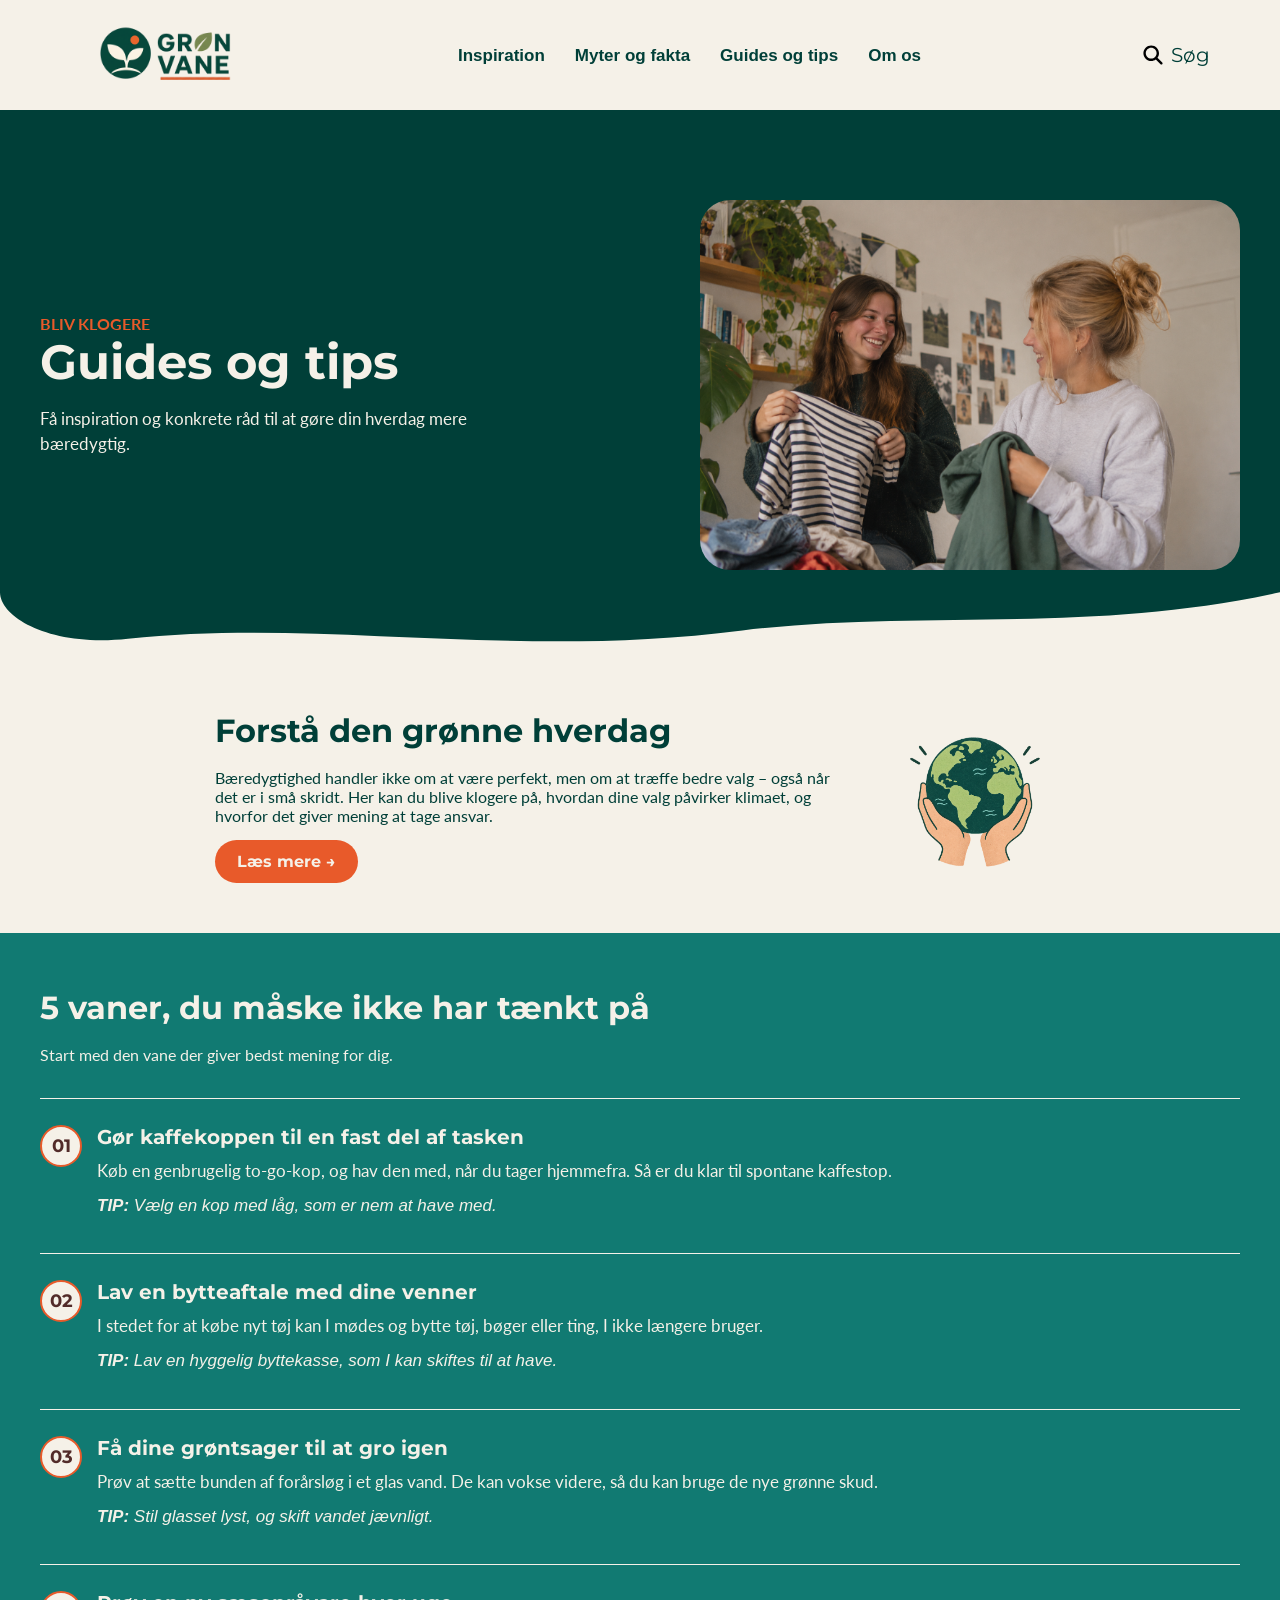
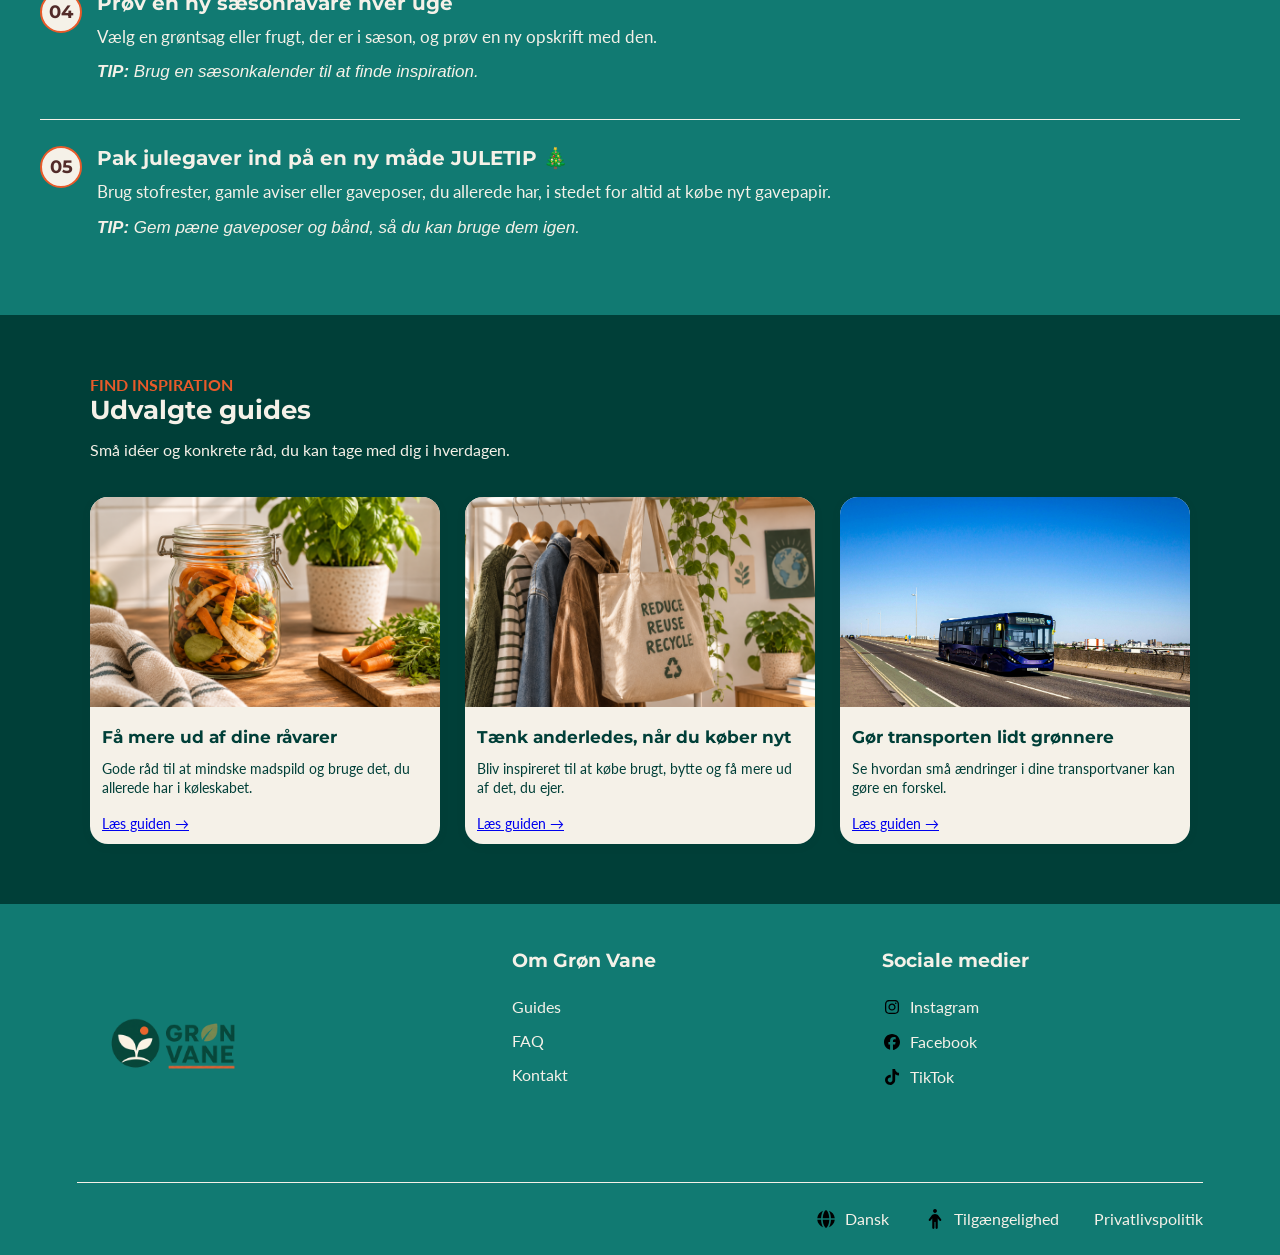
==== commit d247f0aa: "5 vaner tilføjet. hero tilpasset. media query tilføjelser til guides." ====
--- a/guides.html
+++ b/guides.html
@@ -68,21 +68,19 @@
 <section class="guides-hero">
 
     <!-- Organisk grøn baggrund -->
-    <svg class="hero-wave" viewBox="0 0 1000 650"
-         preserveAspectRatio="none"
-         aria-hidden="true">
-        <path d="
-            M0 50
-            C180 100 250 0 430 35
-            C620 0 700 60 820 35
-            C920 15 950 100 1000 70
-            L1000 570
-            C850 650 720 590 580 625
-            C400 680 250 610 100 640
-            C40 650 0 600 0 560
-            Z"
-            fill="#003F38"/>
-    </svg>
+ <svg class="hero-wave" viewBox="0 0 1000 650"
+     preserveAspectRatio="none"
+     aria-hidden="true">
+    <path d="
+        M0 0
+        L1000 0
+        L1000 570
+        C850 620 720 590 580 615
+        C400 650 250 600 100 625
+        C40 635 0 600 0 570
+        Z"
+        fill="#003F38"/>
+</svg>
 
     <div class="guides-hero-content">
 
@@ -98,8 +96,8 @@
         </div>
 
         <img class="guides-hero-image"
-             src="img/citybiking.jpg"
-             alt="Cykler med indkøb af grøntsager">
+             src="img/Hyggelig tøjbytte i stuen.png"
+             alt="To piger bytter tøj">
 
     </div>
 
@@ -128,6 +126,109 @@
         <img src="img/Hænder, der holder Jorden.png"
              alt="Illustration af en grøn jordklode med et blad"
              class="intro-image">
+
+    </div>
+
+</section>
+
+
+
+
+<section class="small-changes">
+
+    <div class="small-changes-text">
+
+        <h2>5 vaner, du måske ikke har tænkt på</h2>
+
+        <p class="small-changes-intro">
+            Start med den vane der giver bedst mening for dig.
+        </p>
+
+        <div class="habit-list">
+
+            <article class="habit">
+                <span class="habit-number">01</span>
+                <div class="habit-content">
+                    <h3>Gør kaffekoppen til en fast del af tasken</h3>
+                    <p>
+                        Køb en genbrugelig to-go-kop, og hav den
+                        med, når du tager hjemmefra. Så er du
+                        klar til spontane kaffestop.
+                    </p>
+                    <p class="habit-tip">
+                        <strong>TIP:</strong> Vælg en kop med låg,
+                        som er nem at have med.
+                    </p>
+                </div>
+            </article>
+
+            <article class="habit">
+                <span class="habit-number">02</span>
+                <div class="habit-content">
+                    <h3>Lav en bytteaftale med dine venner</h3>
+                    <p>
+                        I stedet for at købe nyt tøj kan I mødes
+                        og bytte tøj, bøger eller ting, I ikke
+                        længere bruger.
+                    </p>
+                    <p class="habit-tip">
+                        <strong>TIP:</strong> Lav en hyggelig
+                        byttekasse, som I kan skiftes til at have.
+                    </p>
+                </div>
+            </article>
+
+            <article class="habit">
+                <span class="habit-number">03</span>
+                <div class="habit-content">
+                    <h3>Få dine grøntsager til at gro igen</h3>
+                    <p>
+                        Prøv at sætte bunden af forårsløg i et
+                        glas vand. De kan vokse videre, så du
+                        kan bruge de nye grønne skud.
+                    </p>
+                    <p class="habit-tip">
+                        <strong>TIP:</strong> Stil glasset lyst,
+                        og skift vandet jævnligt.
+                    </p>
+                </div>
+            </article>
+
+            <article class="habit">
+                <span class="habit-number">04</span>
+                <div class="habit-content">
+                    <h3>Prøv en ny sæsonråvare hver uge</h3>
+                    <p>
+                        Vælg en grøntsag eller frugt, der er
+                        i sæson, og prøv en ny opskrift med den.
+                    </p>
+                    <p class="habit-tip">
+                        <strong>TIP:</strong> Brug en sæsonkalender
+                        til at finde inspiration.
+                    </p>
+                </div>
+            </article>
+
+            <article class="habit">
+                <span class="habit-number">05</span>
+                <div class="habit-content">
+                    <h3>
+                        Pak julegaver ind på en ny måde
+                        <span class="christmas-label">JULETIP 🎄</span>
+                    </h3>
+                    <p>
+                        Brug stofrester, gamle aviser eller
+                        gaveposer, du allerede har, i stedet
+                        for altid at købe nyt gavepapir.
+                    </p>
+                    <p class="habit-tip">
+                        <strong>TIP:</strong> Gem pæne gaveposer
+                        og bånd, så du kan bruge dem igen.
+                    </p>
+                </div>
+            </article>
+
+        </div>
 
     </div>
 
@@ -177,26 +278,6 @@
 
 </section>
 
-<section class="small-changes">
-
-    <img src="img/termokop.webp"
-         alt="Genanvendelig kaffekop"
-         class="small-changes-image">
-
-    <div class="small-changes-text">
-        <h2>Små ændringer,<br> stor forskel</h2>
-
-        <p>
-            Det behøver ikke være stort for at gøre en
-            forskel. Her er 5 nemme vaner, du kan
-            starte med allerede i dag.
-        </p>
-
-        <a href="#">Se 5 grønne vaner →</a>
-    </div>
-
-</section>
-
     </main>
 
     <!-- FOOTER -->
--- a/css/style.css
+++ b/css/style.css
@@ -149,11 +149,11 @@
 }
 
 .hero-image {
-    width: 45%;
-    height: 220px;
+  width: 100%;
+    height: 200px;
     object-fit: cover;
-    object-position: 65% center;
-    border-radius: 45% 15% 40% 15%;
+    object-position: center 40%;
+    border-radius: 25px;
 }
 
 
@@ -376,7 +376,7 @@
 /* FOOTER */
 
 .footer {
-    background-color: #147D73;
+    background-color: #117A72;
     color: #F5F1E8;
     padding: 20px;
 }
--- a/css/guides.css
+++ b/css/guides.css
@@ -67,11 +67,11 @@
 }
 
 .guides-hero-image {
-    width: 85%;
-    height: 220px;
-    align-self: center;
+    width: 100%;
+    height: 200px;
     object-fit: cover;
-    border-radius: 45% 15% 40% 15%;
+    object-position: center 40%;
+    border-radius: 25px;
 }
 
 
@@ -221,44 +221,68 @@
 }
 
 
-/* SMÅ ÆNDRINGER */
+/* 5 VANER */
 
 .small-changes {
-    background-color: #D7E4C5;
-    margin: 25px 15px;
-    padding: 20px;
-    border-radius: 35px;
-}
-
-.small-changes-image {
-    width: 100%;
-    height: 180px;
-    object-fit: cover;
-    border-radius: 45% 20% 40% 20%;
-}
-
-.small-changes-text h2 {
-    font-size: 24px;
-    margin: 15px 0 10px;
-    color: #003F38;
-}
-
-.small-changes-text p {
-    font-size: 15px;
-    line-height: 1.5;
-    margin-bottom: 18px;
-    color: #003F38;
-}
-
-.small-changes-text a {
-    display: inline-block;
-    background-color: #E85A2A;
-    color: #F5F1E8;
-    padding: 12px 20px;
-    border-radius: 25px;
-    text-decoration: none;
-}
-
+    background-color: #117A72;
+    padding: 30px 20px 10px 20px;
+}
+
+.small-changes h2 {
+    font-family: 'Montserrat', sans-serif;
+    color: #F5F1E8;
+    font-size: 26px;
+    margin-bottom: 15px;
+}
+
+.small-changes-intro {
+    color: #F5F1E8;
+    line-height: 1.6;
+    margin-bottom: 30px;
+}
+
+/* De enkelte vaner */
+
+.habit {
+    display: flex;
+    gap: 15px;
+    padding: 22px 0;
+    border-top: 1px solid #F5F1E8;
+}
+
+.habit-content h3 {
+    font-family: 'Montserrat', sans-serif;
+    font-size: 17px;
+    color: #F5F1E8;
+    margin-bottom: 8px;
+}
+
+.habit-content p {
+    color: #F5F1E8;
+    line-height: 1.6;
+    margin-bottom: 8px;
+}
+
+.habit-tip {
+    font-size: 14px;
+    font-style: italic;
+}
+
+.habit-number {
+    font-family: 'Montserrat', sans-serif;
+    font-size: 18px;
+    font-weight: bold;
+    color: #522B29;
+    background-color: #F5F1E8;
+    border: 2px solid #E85A2A;
+    width: 42px;
+    height: 42px;
+    min-width: 42px;
+    border-radius: 50%;
+    display: flex;
+    align-items: center;
+    justify-content: center;
+}
 
 /* HOVER OG FOKUS */
 
@@ -290,32 +314,38 @@
 
 @media screen and (min-width: 769px) {
 
-    /* HERO */
-
-    .guides-hero {
-        padding: 90px 40px;
-        min-height: 520px;
-    }
-
-    .guides-hero-content {
-        flex-direction: row;
-        align-items: center;
-        gap: 40px;
-        min-height: 350px;
-    }
-
-    .guides-hero-text {
-        flex: 1;
-    }
-
-    .guides-hero h1 {
-        font-size: 48px;
-    }
-
-    .guides-hero-image {
-        width: 45%;
-        height: 350px;
-    }
+ /* HERO */
+
+.guides-hero {
+    padding: 90px 40px;
+    min-height: 520px;
+}
+
+.guides-hero-content {
+    display: flex;
+    flex-direction: row;
+    align-items: center;
+    gap: 60px;
+    min-height: 350px;
+    max-width: 1450px;
+    margin: 0 auto;
+}
+
+.guides-hero-text {
+    flex: 1;
+}
+
+.guides-hero h1 {
+    font-size: 48px;
+}
+
+.guides-hero-image {
+    width: 45%;
+    height: 370px;
+    object-fit: cover;
+    object-position: center 40%;
+    border-radius: 30px;
+}
 
 
     /* INTRODUKTION */
@@ -333,6 +363,39 @@
         font-size: 32px;
     }
 
+    /* 5 VANER */
+
+.small-changes {
+    padding: 55px 40px 40px;
+}
+
+/* Begrænser indholdets bredde */
+
+.small-changes > * {
+    max-width: 1200px;
+    margin-left: auto;
+    margin-right: auto;
+}
+
+/* Overskrift */
+
+.small-changes h2 {
+    font-size: 32px;
+}
+
+/* Vanerne */
+
+.habit {
+    padding: 26px 0;
+}
+
+.habit-content h3 {
+    font-size: 20px;
+}
+
+.habit-content p {
+    font-size: 17px;
+}
 
     /* UDVALGTE GUIDES */
 
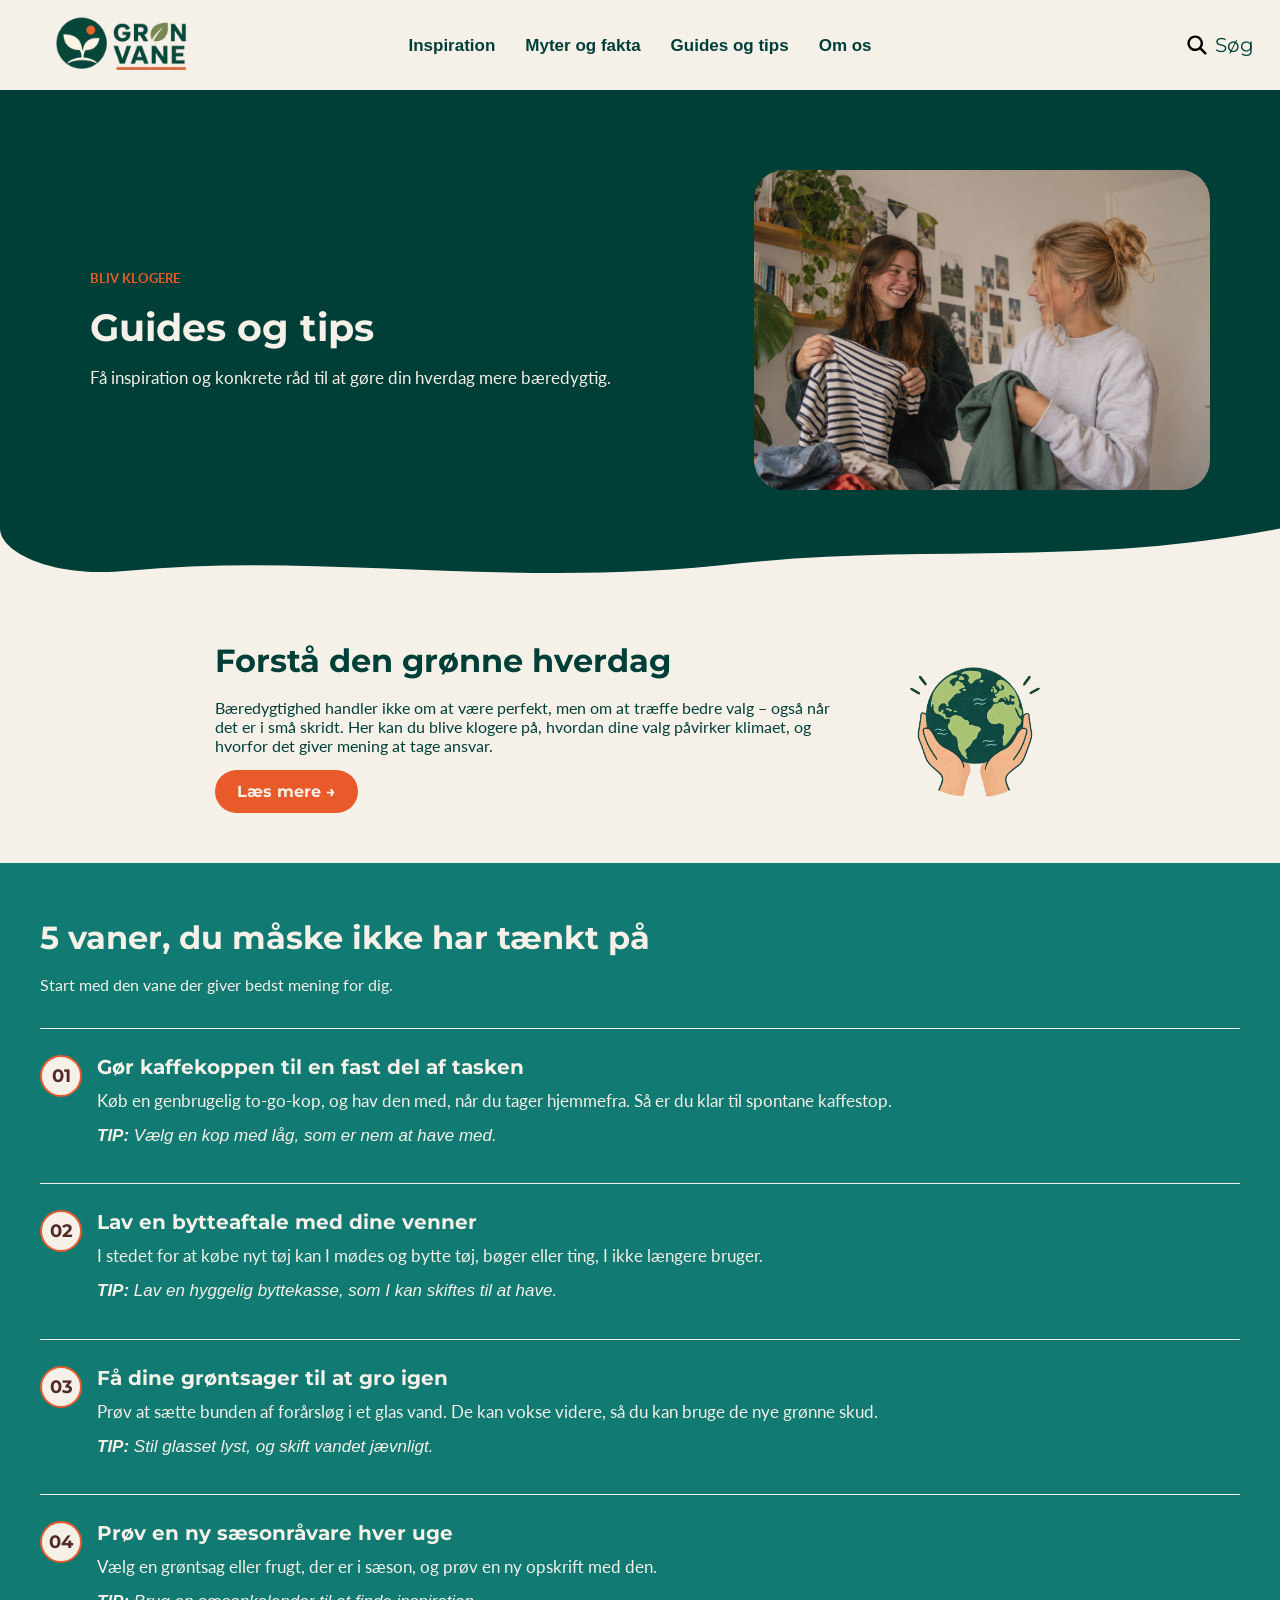
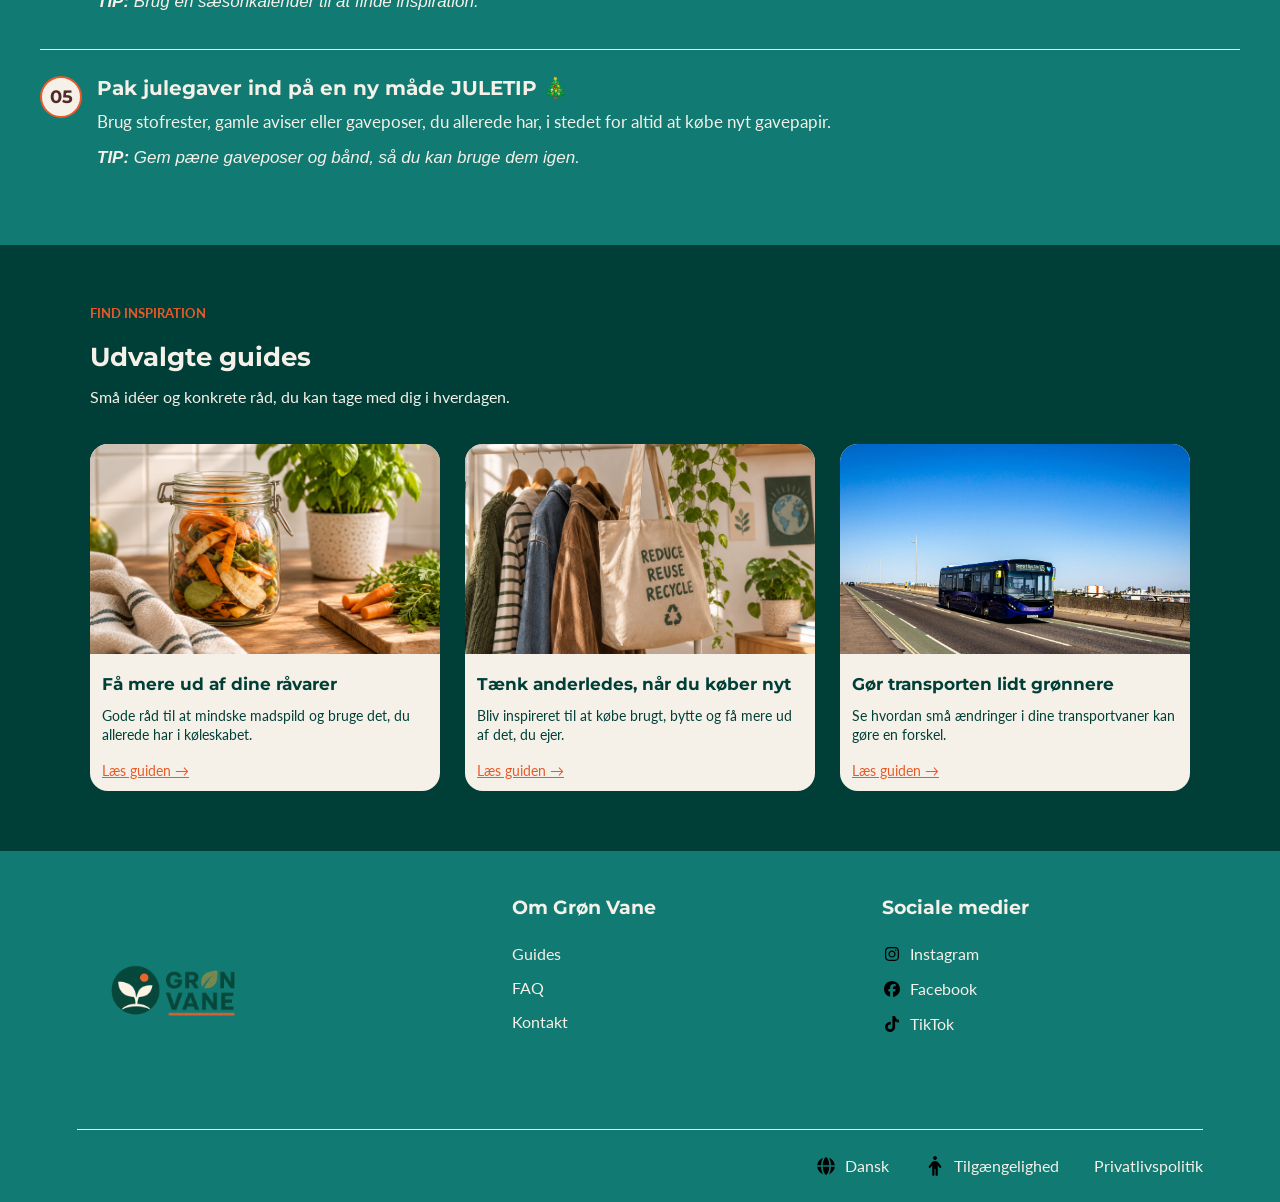
==== commit 27219608: "ændring af omos side og kontaktformular" ====
--- a/guides.html
+++ b/guides.html
@@ -19,6 +19,8 @@
     <link rel="stylesheet" href="css/style.css">
     <link rel="stylesheet" href="css/guides.css">
 
+    <!-- JS -->
+    <script src="js/script.js"></script>
 </head>
 
 <body>
--- a/css/style.css
+++ b/css/style.css
@@ -93,10 +93,49 @@
     background-color: #003F38;
 }
 
-/* Navigation */
+/* Når menuen åbnes */
+
+header.menu-open {
+    height: auto;
+    flex-wrap: wrap;
+}
+
+header.menu-open > a {
+    order: 1;
+}
+
+header.menu-open .header-actions {
+    order: 2;
+}
+
+/* Menupunkter */
 
 nav {
     display: none;
+    order: 3;
+    flex: 0 0 100%;
+    width: 100%;
+    position: static;
+    background-color: #F5F1E8;
+    padding: 15px 20px 25px;
+}
+
+nav.active {
+    display: block;
+}
+
+nav a,
+nav a:visited {
+    color: #003F38;
+    text-decoration: none;
+}
+
+nav ul {
+    display: flex;
+    flex-direction: column;
+    gap: 20px;
+    list-style: none;
+    padding: 0;
 }
 
 
@@ -149,15 +188,14 @@
 }
 
 .hero-image {
-  width: 100%;
+    width: 40%;
     height: 200px;
     object-fit: cover;
     object-position: center 40%;
     border-radius: 25px;
 }
 
-
-/* FÆLLES KNAPPER */
+/* Fælles knapper */
 
 .hero-text a,
 .daily-bottom a,
@@ -467,10 +505,26 @@
 
     /* HEADER */
 
-    header {
-        height: 110px;
-        padding: 20px 5%;
-    }
+header {
+    position: relative;
+}
+
+header > a {
+    order: 1;
+}
+
+header nav {
+    order: 2;
+    position: absolute;
+    left: 50%;
+    transform: translateX(-50%);
+}
+
+header .header-actions {
+    order: 3;
+    margin-left: auto;
+}
+  
 
     .logo {
         width: 200px;
@@ -486,16 +540,20 @@
 
     nav {
         display: block;
+        position: static;
+        width: auto;
+        padding: 0;
+        background: none;
     }
 
     nav ul {
         display: flex;
+        flex-direction: row;
         align-items: center;
         gap: 30px;
         list-style: none;
         padding: 0;
     }
-
     nav a {
         color: #003F38;
         text-decoration: none;
@@ -507,12 +565,9 @@
         font-size: 20px;
     }
 
-
-    /* HERO DESKTOP */
-
-    main {
-        padding: 0;
-    }
+    
+
+/* Hero */
 
     .hero-content {
         max-width: 1200px;
@@ -545,7 +600,7 @@
         height: 320px;
     }
 
-    /* Dekorativ stjerne */
+ /* Dekorativ stjerne */
 
     .hero-content::after {
         content: "✳";
@@ -557,7 +612,7 @@
     }
 
 
-    /* KATEGORIER DESKTOP */
+/* Kategorier desktop */
 
     .categories {
         padding: 50px 5% 70px;
@@ -595,7 +650,7 @@
     }
 
 
-    /* DAGENS GRØNNE VALG - DESKTOP */
+ /* Dagens grønne valg */
 
     .daily-choice {
         max-width: 1100px;
@@ -666,7 +721,7 @@
     }
 
 
-    /* GUIDE-SEKTION - DESKTOP */
+ /* Guide-sektion */
 
     .guide-teaser {
         display: grid;
@@ -706,7 +761,7 @@
     }
 
 
-    /* FOOTER - DESKTOP */
+/* Footer */
 
     .footer {
         padding: 45px 6% 25px;
@@ -766,7 +821,7 @@
 }
 
 
-/* HOVER-EFFEKTER */
+/* Hover-effekter */
 
 .hero-text a,
 .daily-bottom a,
@@ -790,7 +845,7 @@
 }
 
 
-/* TILGÆNGELIGHED – REDUCERET BEVÆGELSE */
+/* Tilgængelighed - Reduceret bevægelse */
 
 @media (prefers-reduced-motion: reduce) {
 
--- a/css/guides.css
+++ b/css/guides.css
@@ -47,11 +47,22 @@
 
 .guides-hero-text {
     color: #F5F1E8;
+    flex: 1;
+    min-width: 0;
+}
+
+.guides-hero-text p {
+    font-size: 18px;
+    width: 100%;
+    max-width: none;
 }
 
 .guides-label {
+    display: block;
     color: #E85A2A;
     font-weight: bold;
+    font-size: 13px;
+    margin-bottom: 20px;
 }
 
 .guides-hero h1 {
@@ -209,10 +220,11 @@
 
 .guide-card-text a {
     font-size: 14px;
+    color:#E85A2A;
 }
 
 .guide-card-text a:hover {
-    color: #E85A2A;
+    color:#522B29;
 }
 
 .guide-card-text a:focus-visible {
@@ -314,38 +326,45 @@
 
 @media screen and (min-width: 769px) {
 
- /* HERO */
+/* HERO DESKTOP */
 
 .guides-hero {
-    padding: 90px 40px;
-    min-height: 520px;
+    padding: 40px 0 60px;
 }
 
 .guides-hero-content {
     display: flex;
     flex-direction: row;
     align-items: center;
-    gap: 60px;
-    min-height: 350px;
-    max-width: 1450px;
+    max-width: 1200px;
     margin: 0 auto;
+    padding: 40px 30px;
+    gap: 40px;
 }
 
 .guides-hero-text {
     flex: 1;
+    padding-left: 20px;
+}
+
+.guides-hero-text p {
+    white-space: nowrap;
 }
 
 .guides-hero h1 {
-    font-size: 48px;
+    font-size: 38px;
+    line-height: 1.15;
 }
 
 .guides-hero-image {
-    width: 45%;
-    height: 370px;
+    width: 40%;
+    height: 320px;
     object-fit: cover;
     object-position: center 40%;
     border-radius: 30px;
 }
+
+
 
 
     /* INTRODUKTION */
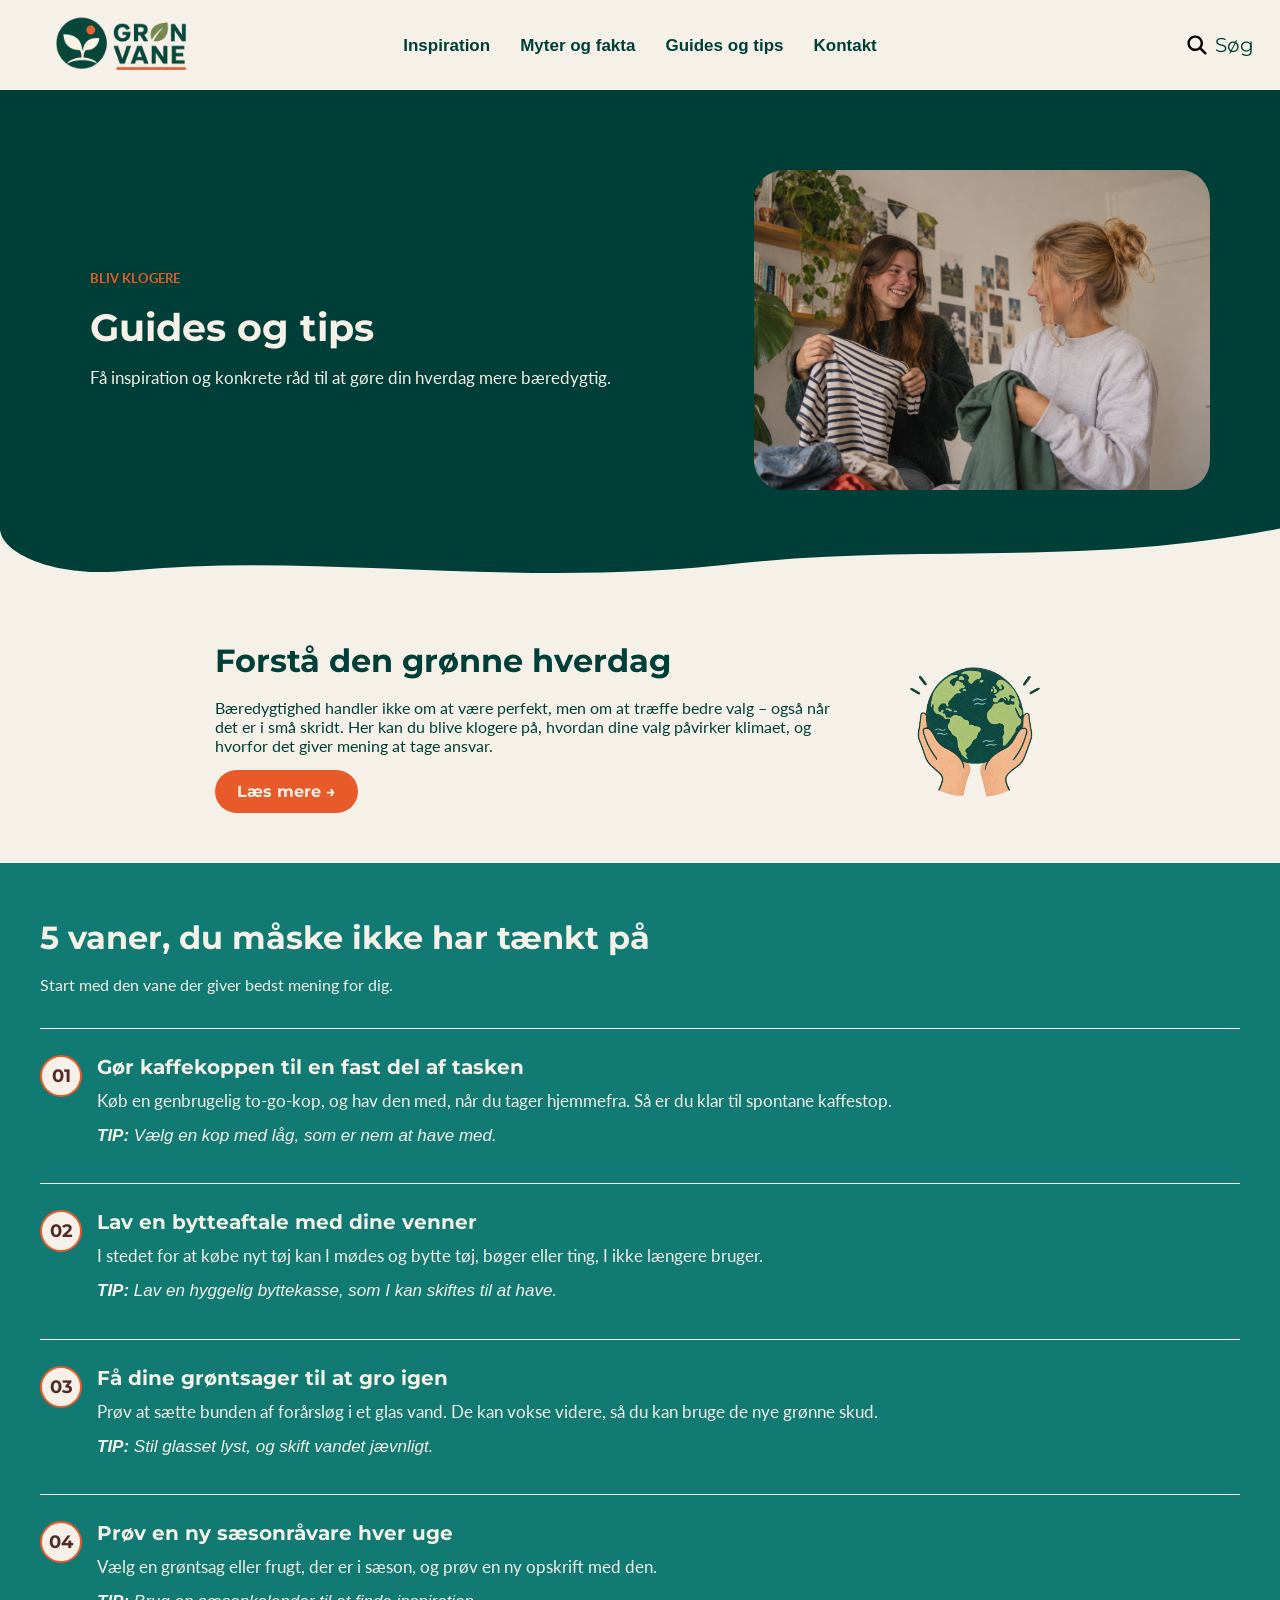
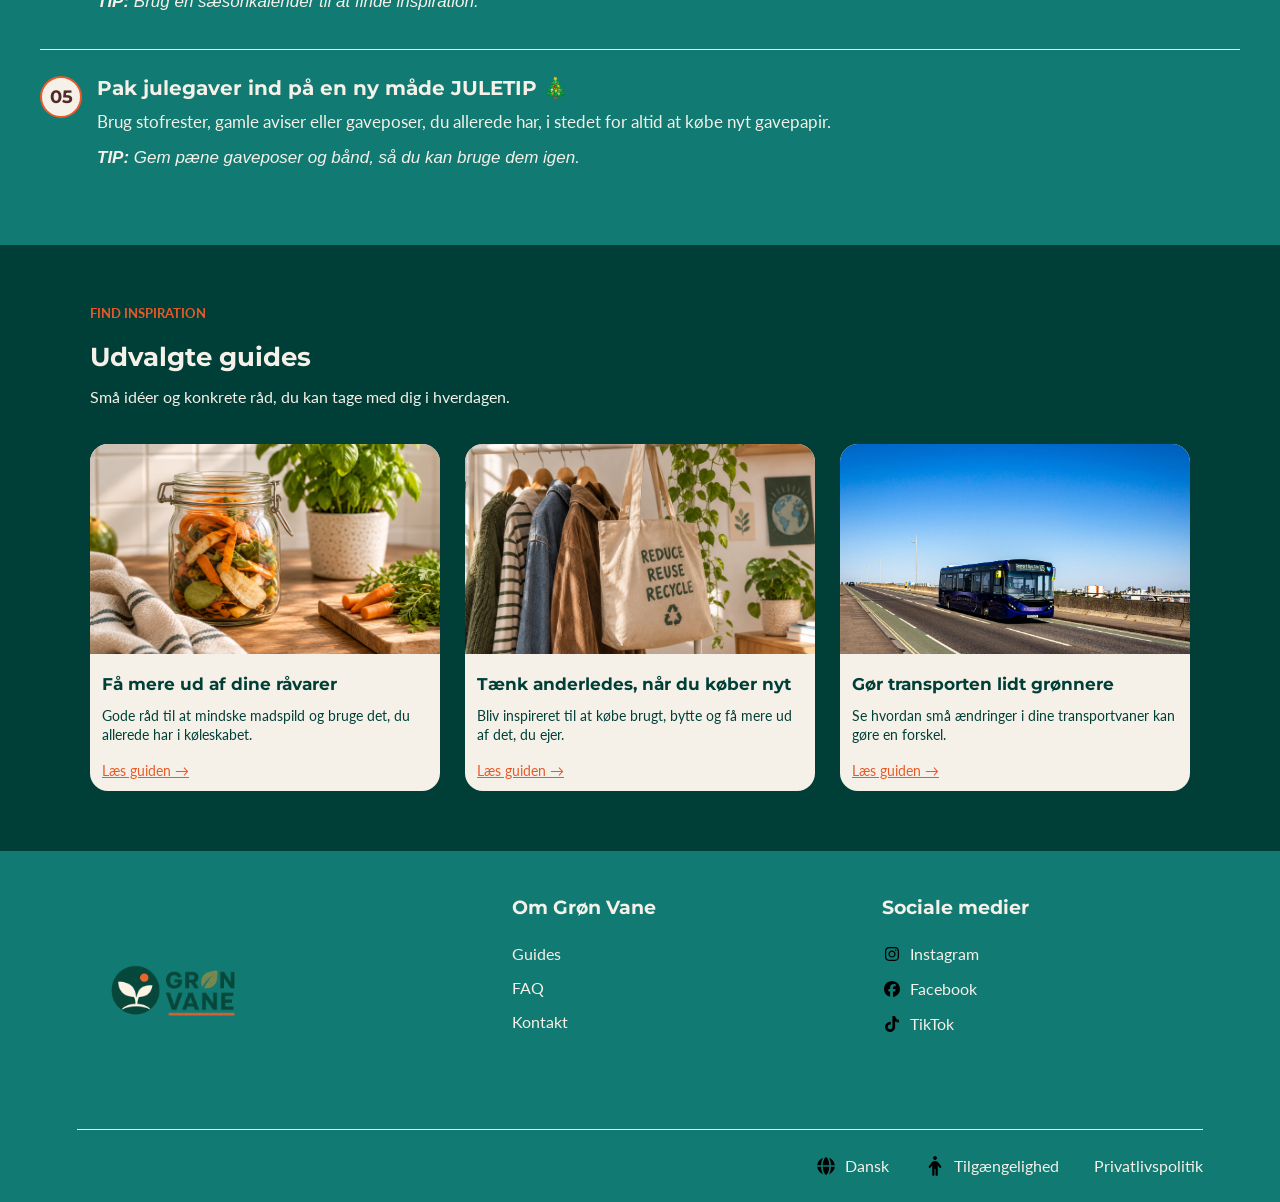
==== commit c20ae457: "ændret omos til kontakt side" ====
--- a/guides.html
+++ b/guides.html
@@ -37,7 +37,7 @@
             <li><a href="#">Inspiration</a></li>
             <li><a href="myterogfakta.html">Myter og fakta</a></li>
             <li><a href="guides.html">Guides og tips</a></li>
-            <li><a href="omos.html">Om os</a></li>
+            <li><a href="kontakt.html">Kontakt</a></li>
         </ul>
     </nav>
 
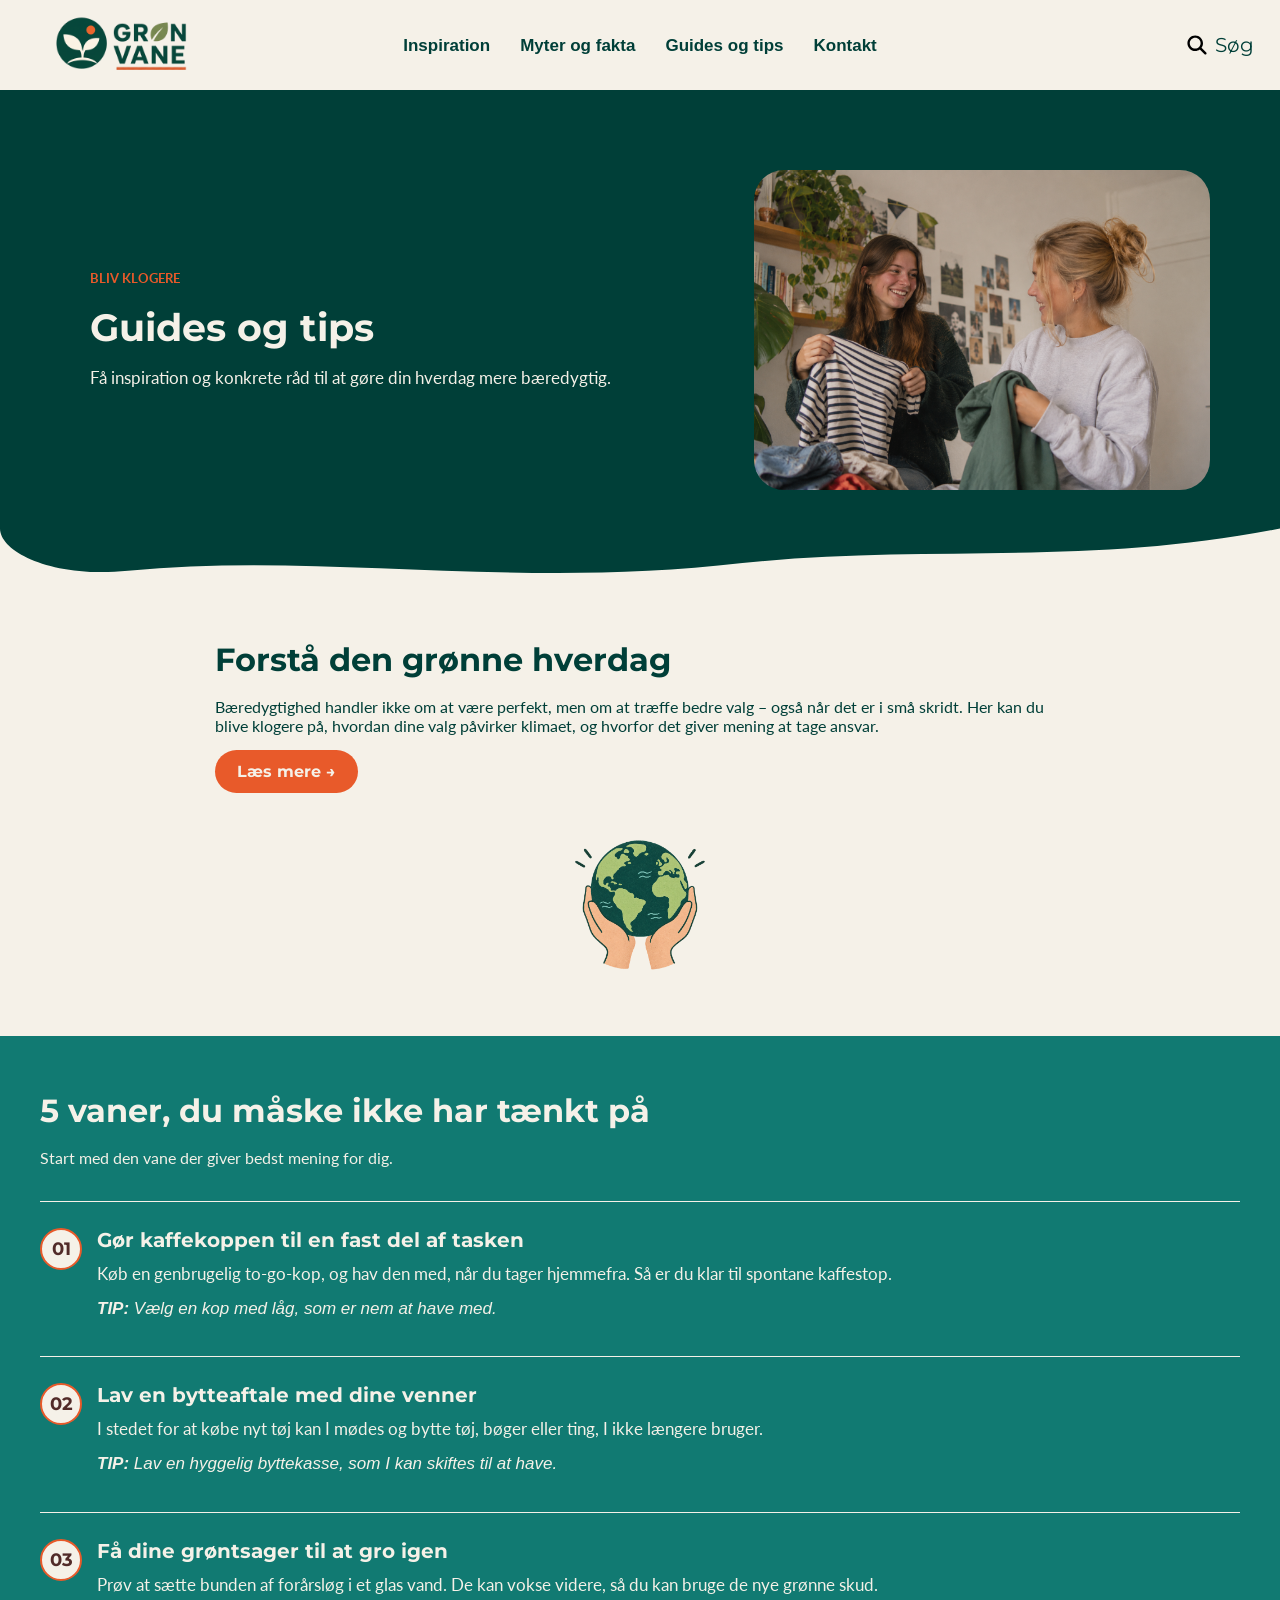
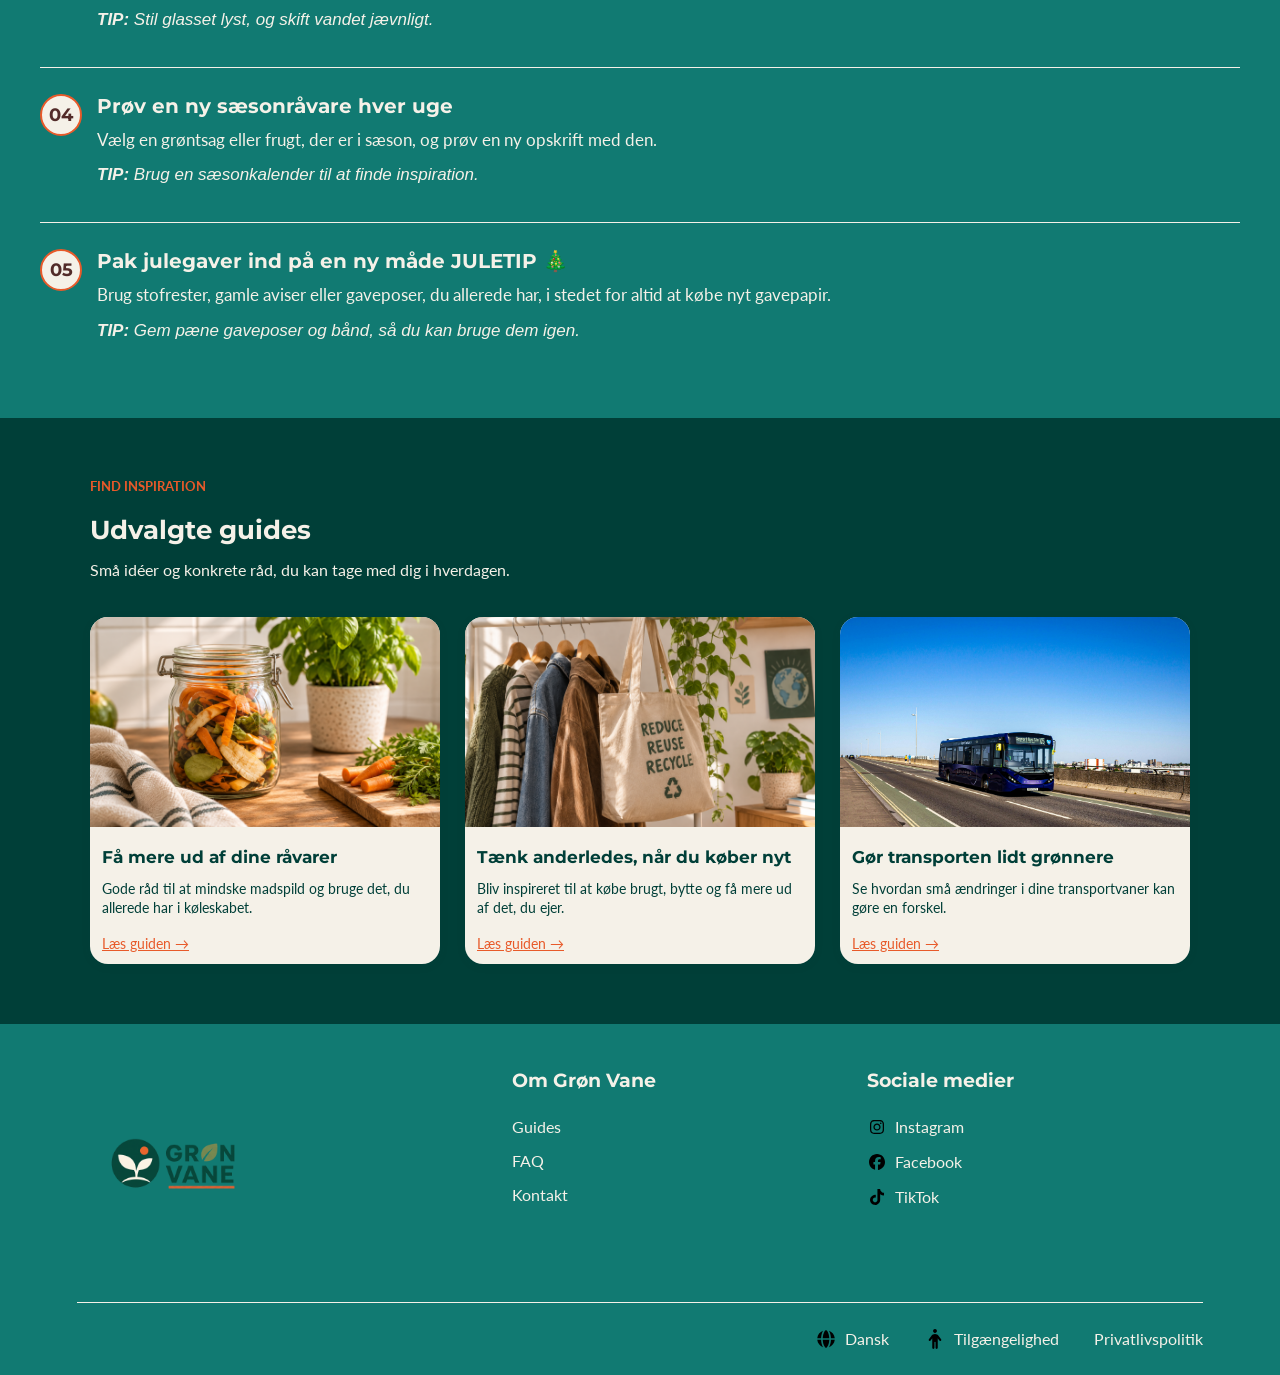
==== commit a4dfcd4c: "Små tilgængeligheds ændringer til skærmlæsning" ====
--- a/guides.html
+++ b/guides.html
@@ -7,7 +7,7 @@
     <meta charset="UTF-8">
     <meta name="viewport" content="width=device-width, initial-scale=1.0">
 
-    <title>Guides og tips - Grøn Vane</title>
+    <title>Guides og tips til grøne vaner</title>
 
     <!-- Skrifttyper -->
     <link rel="preconnect" href="https://fonts.googleapis.com">
--- a/css/style.css
+++ b/css/style.css
@@ -138,6 +138,20 @@
     padding: 0;
 }
 
+/* Gå til hovedinhold */
+.skip-link {
+    position: absolute;
+    left: -9999px;
+}
+
+.skip-link:focus {
+    left: 10px;
+    top: 10px;
+    z-index: 1000;
+    background-color: #F5F1E8;
+    color: #003F38;
+    padding: 12px;
+}
 
 /* HERO-SEKTION */
 
@@ -420,10 +434,10 @@
 }
 
 .footer-top {
-    display: flex;
-    align-items: flex-start;
-    justify-content: space-between;
+    display: grid;
+    grid-template-columns: 125px 1fr 1fr;
     gap: 15px;
+    align-items: start;
     padding-bottom: 20px;
 }
 
@@ -434,7 +448,11 @@
 }
 
 .footer-links {
-    transform: translateX(-20px);
+    transform: translateX(-35px);
+}
+
+.footer-social {
+    transform: translateX(-15px);
 }
 
 .footer-links,
--- a/css/guides.css
+++ b/css/guides.css
@@ -22,7 +22,7 @@
 .guides-hero {
     position: relative;
     background-color: #F5F1E8;
-    padding: 65px 20px 55px;
+    padding: 30px 20px 55px;
     overflow: hidden;
 }
 
@@ -98,9 +98,9 @@
 
 .intro-content {
     display: flex;
-    align-items: center;
-    justify-content: space-between;
-    gap: 40px;
+    flex-direction: column;
+    align-items: flex-start;
+    gap: 20px;
 }
 
 .intro-content h2 {
@@ -121,7 +121,7 @@
 .intro-image {
     width: 180px;
     height: auto;
-    flex-shrink: 0;
+    align-self: center;
 }
 
 .intro-highlight {
@@ -174,13 +174,12 @@
     line-height: 1.5;
 }
 
-
 /* GUIDE-KORT */
 
 .guide-cards {
     display: grid;
-    grid-template-columns: repeat(3, 1fr);
-    gap: 12px;
+    grid-template-columns: 1fr;
+    gap: 20px;
 }
 
 .guide-card {
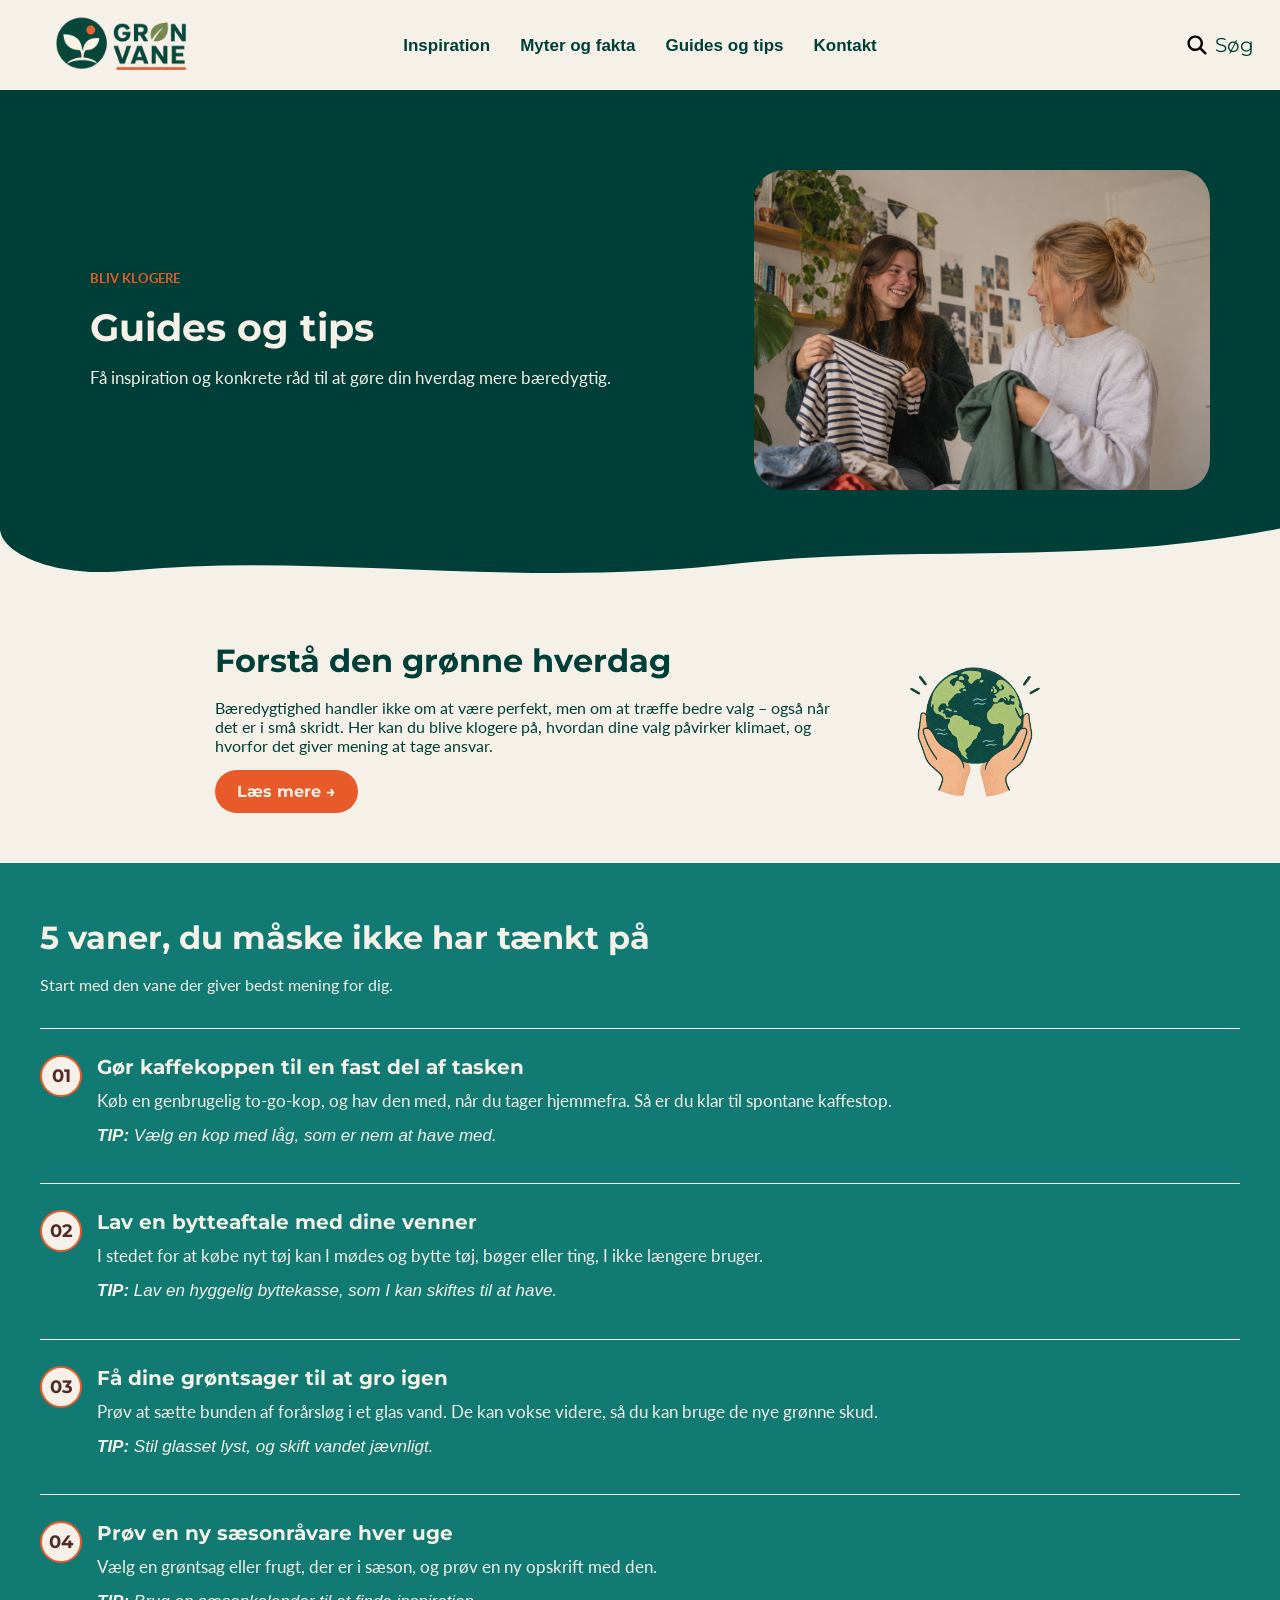
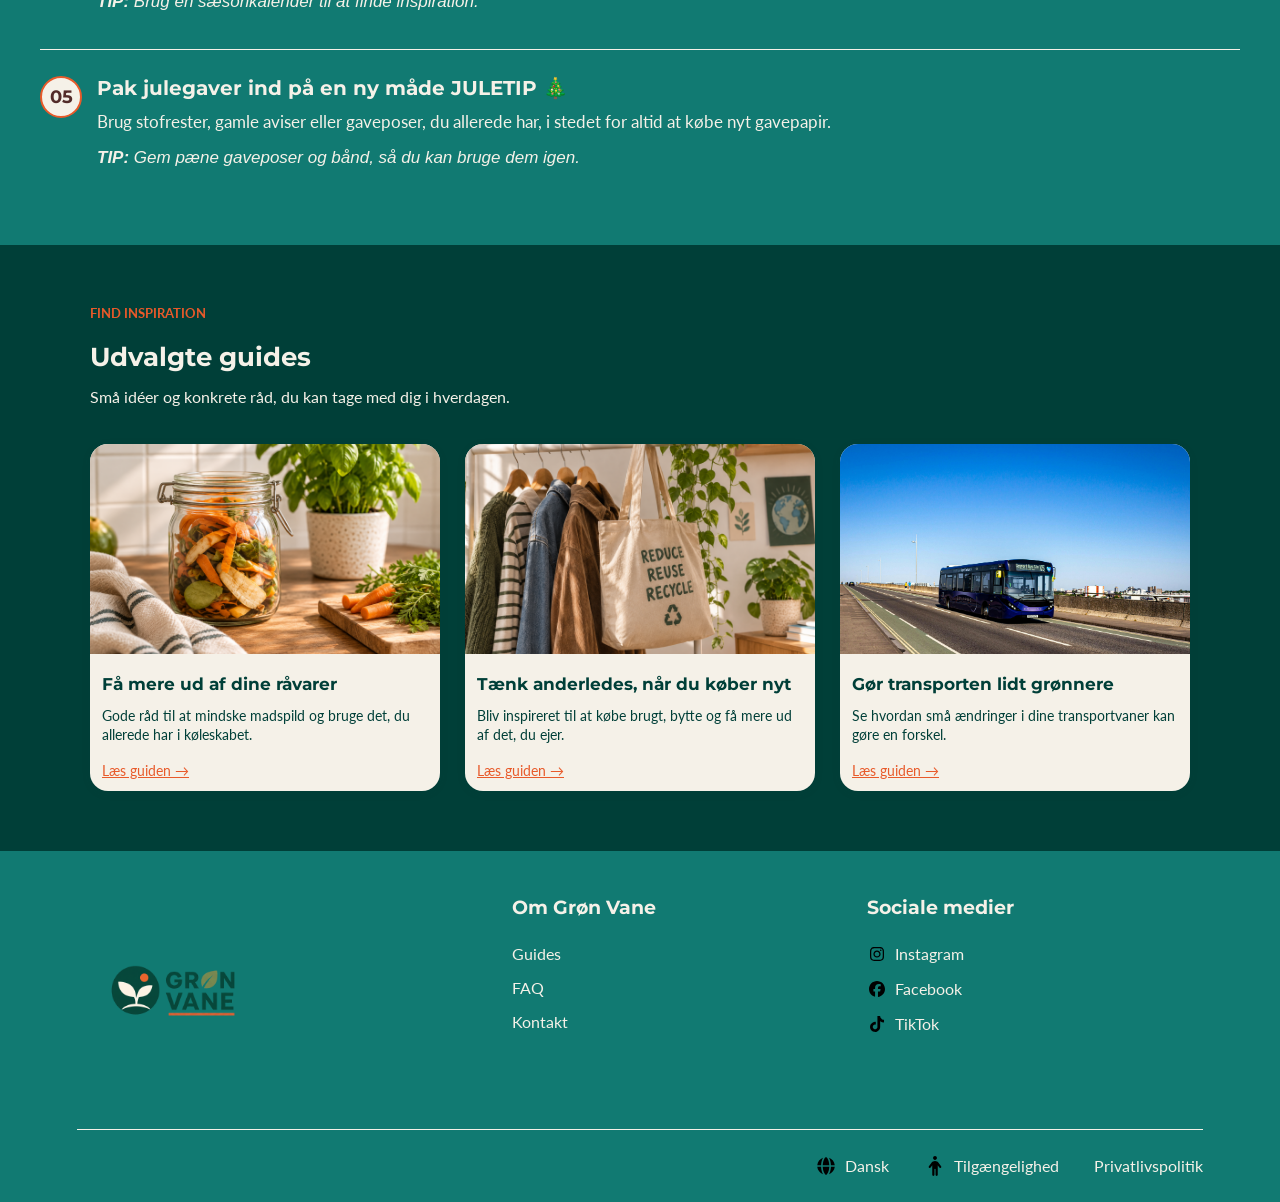
==== commit bec60815: "alt-tekster gennemgået" ====
--- a/guides.html
+++ b/guides.html
@@ -294,9 +294,9 @@
 
         <div class="footer-links">
             <h3>Om Grøn Vane</h3>
-            <a href="#">Guides</a>
+            <a href="guides.html">Guides</a>
             <a href="#">FAQ</a>
-            <a href="#">Kontakt</a>
+            <a href="kontakt.html">Kontakt</a>
         </div>
 
        <div class="footer-social">
@@ -325,7 +325,7 @@
     <div class="footer-bottom">
 
         <a href="#">
-            <img src="img/globe-solid-full.svg" alt="">
+            <img src="img/globe-solid-full.svg" alt="Sprog">
             Dansk
         </a>
 
--- a/css/style.css
+++ b/css/style.css
@@ -39,6 +39,14 @@
     height: 90px;
     background-color: #F5F1E8;
     padding: 20px;
+}
+
+/* HOVER I HEADER */
+
+header nav a:hover,
+header .search-button:hover {
+    color: #E85A2A;
+    transition: color 0.2s ease;
 }
 
 /* Logo */
--- a/css/guides.css
+++ b/css/guides.css
@@ -366,22 +366,25 @@
 
 
 
-    /* INTRODUKTION */
+/* INTRODUKTION */
 
     .guides-intro {
         padding: 50px 40px;
     }
 
-    .intro-content {
-        max-width: 850px;
-        margin: 0 auto;
-    }
-
+   .intro-content {
+    max-width: 850px;
+    margin: 0 auto;
+    flex-direction: row;
+    align-items: center;
+    justify-content: space-between;
+    gap: 40px;
+}
     .intro-content h2 {
         font-size: 32px;
     }
 
-    /* 5 VANER */
+/* 5 VANER */
 
 .small-changes {
     padding: 55px 40px 40px;
@@ -415,27 +418,28 @@
     font-size: 17px;
 }
 
-    /* UDVALGTE GUIDES */
-
-    .selected-guides {
-        padding: 60px 40px;
-    }
-
-    .selected-guides-heading {
-        max-width: 1100px;
-        margin: 0 auto 35px;
-    }
-
-    .guide-cards {
-        max-width: 1100px;
-        margin: 0 auto;
-        grid-template-columns: repeat(3, 1fr);
-        gap: 25px;
-    }
-
-    .guide-card img {
-        height: 210px;
-    }
+/* UDVALGTE GUIDES */
+
+ .selected-guides {
+    padding: 60px 40px;
+}
+
+.selected-guides-heading {
+    max-width: 1100px;
+    margin: 0 auto 35px;
+}
+
+.guide-cards {
+    max-width: 1100px;
+    margin: 0 auto;
+    grid-template-columns: repeat(3, 1fr);
+    gap: 25px;
+}
+
+.guide-card img {
+    height: 210px;
+}
+
 }
 
 
